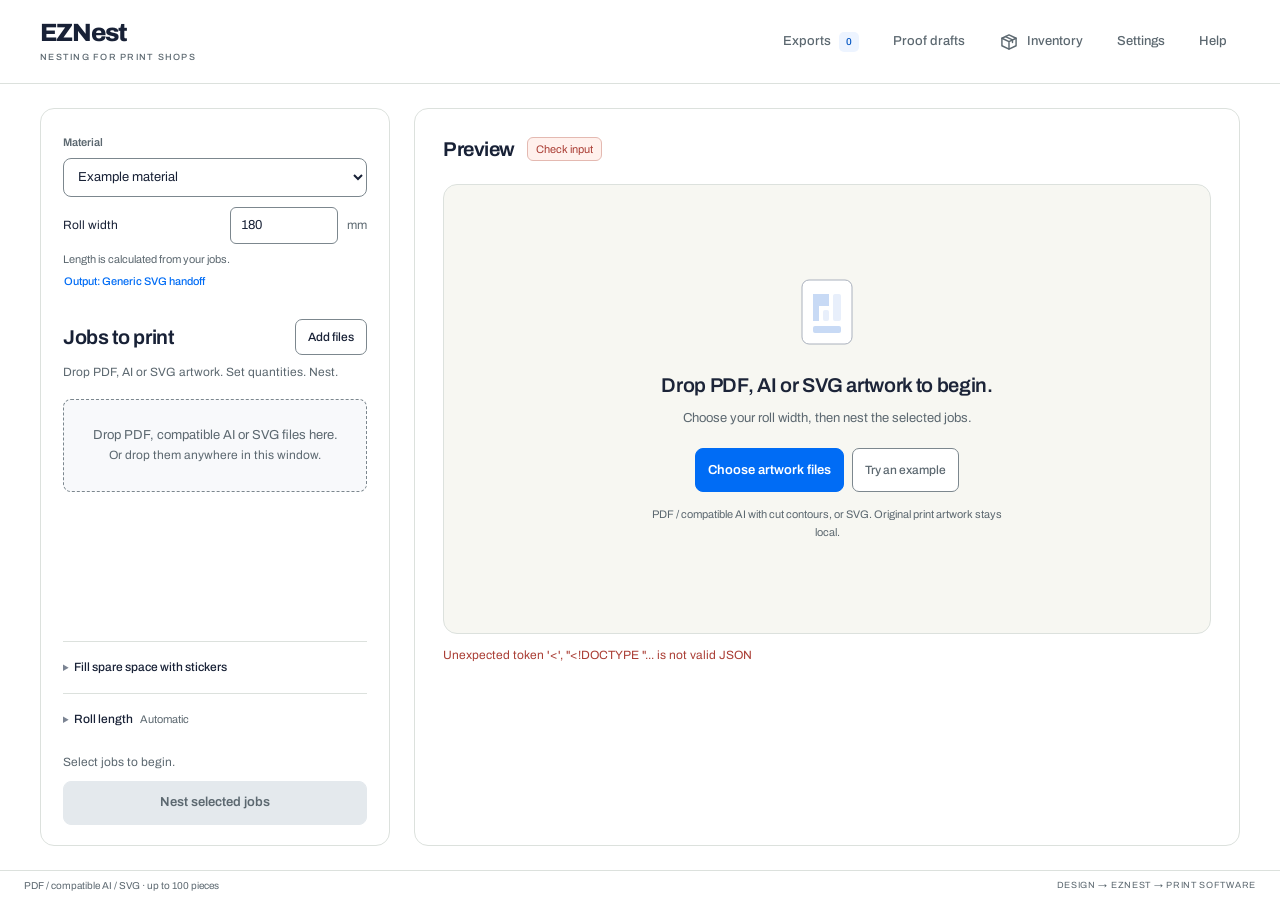
==== production.html @ c7918e3c "Open the simple screen at / and keep the production screen on standby. The shop page should be the O" ====
<!doctype html>
<html lang="en"><head><meta charset="utf-8"><meta name="viewport" content="width=device-width,initial-scale=1"><title>Ez Nest</title><link rel="stylesheet" href="/queue.css"><link rel="stylesheet" href="/app-theme.css"><link rel="stylesheet" href="/inventory-panel.css"></head><body class="full-workspace">
<header class="app-header"><a class="brand" href="/" aria-label="EZNest home"><span>EZNest</span><small>NESTING FOR PRINT SHOPS</small></a><span class="local">v1.0.0-rc.5</span><div class="header-tools"><button id="prepared-open">Exports <span id="prepared-count">0</span></button><button id="proof-drafts-open">Proof drafts</button><button id="stock-open" type="button" class="top-button" aria-label="Inventory" aria-haspopup="dialog">
  <svg viewBox="0 0 24 24" width="20" height="20" aria-hidden="true">
    <g fill="none" stroke="currentColor" stroke-width="1.7" stroke-linecap="round" stroke-linejoin="round">
      <path d="M3.5 7.5 12 3.5l8.5 4v9L12 20.5l-8.5-4Z"/>
      <path d="M3.5 7.5 12 11.5l8.5-4M12 11.5v9M7.8 5.5l8.4 4v3"/>
    </g>
  </svg>
  <span>Inventory</span>
</button>
<button id="settings-open">Settings</button><button id="help-open">Help</button></div></header>
<main>
<section class="queue-panel" aria-label="Jobs to print">
<div class="material-choice"><label for="preset">Material</label><select id="preset"></select><label class="quick-width" for="quick-width">Roll width <input id="quick-width" type="number" step="any" min="0" aria-describedby="material-info"><span id="quick-unit">mm</span></label><p id="material-info" class="muted">Length is calculated from your jobs.</p><button id="shop-shortcut" class="text-button" title="Shop output requirements">Output profile</button></div>
<div class="queue-heading"><h1>Jobs to print <span id="queue-count">0</span></h1><label class="button" for="files">Add files<input type="file" id="files" accept=".svg,.pdf,.ai,image/svg+xml,application/pdf" multiple></label></div>
<p class="queue-hint">Drop PDF, AI or SVG artwork. Set quantities. Nest.</p>
<p id="folder-status" class="muted" hidden></p><div id="queue-empty" class="queue-empty">Drop PDF, compatible AI or SVG files here.<br><span>Or drop them anywhere in this window.</span></div><div id="queue"></div>
<details id="sticker-section" class="optional-section"><summary>Fill spare space with stickers <span id="fill-count"></span></summary><p class="muted">Keep your required quantities, then fill the spare space.</p><div id="fill-queue"></div><label class="button" for="fill-files">Add sticker files<input type="file" id="fill-files" accept=".svg,.pdf,.ai,image/svg+xml,application/pdf" multiple></label>
<div id="fill-options" hidden><label for="fill-area">Where should stickers go?</label><select id="fill-area"><option value="gaps">Only in the leftover space</option><option value="length">Fill up to a set length</option></select><p id="fill-area-help" class="muted"></p></div></details>
<details id="layout-options" class="optional-section"><summary>Roll length <span id="size-summary">Automatic</span></summary><p class="muted">Width comes from the material. eznest calculates the length your jobs need.</p><label class="length-field">Optional limit <input id="batch-length" type="number" min="0" step="any" placeholder="Automatic"><span id="length-unit">mm</span></label><p class="muted">Leave blank for automatic length. Set a total limit for available material or a sticker-fill area. Per-sheet limits are in Settings.</p></details>
<div id="material-mismatch" class="notice" hidden><p id="material-mismatch-text"></p><button id="use-material">Use this material</button></div>
<div class="nest-bar"><p id="selection-summary">Select jobs to begin.</p><button id="nest" class="primary" disabled>Nest selected jobs</button><button id="cancel" hidden>Stop nesting</button></div>
</section>
<section class="workspace" aria-label="Nesting preview"><div class="result-top"><h2 id="result-title">Preview</h2><span id="batch-status" class="pill" hidden></span><div id="metrics" class="metrics" hidden><span>Length used <strong id="length">—</strong></span><span><strong id="pieces">—</strong> pieces</span></div></div>
<div class="canvas"><div id="empty"><strong>Drop PDF, AI or SVG artwork to begin.</strong><p>Choose your roll width, then nest the selected jobs.</p><div class="empty-actions"><button id="empty-add" class="primary">Choose artwork files</button><button id="empty-demo">Try an example</button></div><p class="empty-format">PDF and compatible AI use existing named cut contours. SVG jobs remain supported separately.</p></div><svg id="preview" xmlns="http://www.w3.org/2000/svg" role="img" aria-label="Nesting layout by job" hidden></svg></div>
<div id="job-key" hidden><p class="muted">Find a job in this layout</p><div id="completeness" class="completeness" hidden></div><button id="show-all" class="text-button" hidden>Show all jobs</button></div>
<section id="layout-insights" class="layout-insights" aria-label="Layout results and verification" hidden>
<div class="insight-metrics"><div><span>Material coverage</span><strong id="insight-coverage">—</strong></div><div><span>Unused material</span><strong id="insight-unused">—</strong></div><div><span>Compute time</span><strong id="insight-time">—</strong></div></div>
<details id="layout-comparison" class="layout-comparison" open><summary>Before / after <span id="comparison-summary">First fit saved</span></summary>
<div class="comparison-content"><p id="comparison-context" class="muted">Same artwork, quantities, safety settings and search budget per run.</p><div id="comparison-chart"></div><p id="comparison-message" class="muted" role="status"></p><div class="comparison-actions"><button id="comparison-run">Compare another fit</button><button id="comparison-download" disabled>Save comparison image (SVG)</button></div><p class="muted">The first fit is the baseline. Extra searches retain the best result; they take additional time. Outlines are a comparison diagram, not a print file.</p></div></details>
<div class="insight-columns"><section><h3>Comparable layouts</h3><div id="layout-revisions" class="revision-list"></div><p class="muted">Same sources, quantities, safety settings and per-run search budget. Saved in this browser.</p></section><section><h3>Checks</h3><ul id="layout-checks"></ul><p class="muted">Unused material includes gaps and margins. Physical print and cut alignment still need an operator check.</p></section></div>
<div class="evidence-entry"><div><h3>Delivery evidence</h3><p id="proof-hint" class="muted"></p></div><button id="proof-open" disabled>Prepare local draft</button></div>
</section>
<details class="review-tools" id="review-tools" hidden><summary>Layout details</summary><div class="review-content"><p><strong id="utilization">—</strong> material coverage</p><label class="check"><input type="checkbox" id="show-labels"> Show sorting IDs</label><label class="check"><input type="checkbox" id="job-colors" checked> Show job outlines</label><button id="improve">Try a better fit</button></div><p class="muted">Sorting IDs identify each piece: <strong>A1.03</strong> = job A, set 1, piece 3. They appear on the separate map, never on the print artwork.</p><p id="result-explanation" class="muted"></p><p id="sheet-summary" class="muted"></p><p id="cut-summary" class="muted"></p><p id="material-cost-result"></p><div id="job-costs" class="muted"></div><button id="benchmark-download" disabled>Download comparison worksheet</button></details>
<details id="output-check" hidden><summary id="output-check-title">Output needs preparation</summary><ul id="output-issues"></ul><p>These are file requirements. Saving the profile does not convert artwork.</p></details><p id="status" role="status" aria-live="polite"></p>
<div id="export-bar" class="export-bar" hidden><div><div class="destination"><span id="output-status">Save to Downloads</span><button id="change-output" class="text-button">Change</button></div><p id="export-note">Includes artwork, a piece map and a checklist.</p></div><button id="export" class="primary" disabled>Export SVG</button></div>
<div id="download-confirmation" class="notice" hidden><p>Check that <strong id="download-filename"></strong> is saved on your device. If the download was cancelled or failed, choose Export again. Jobs stay in the queue until you confirm.</p><button id="confirm-download">I saved the ZIP</button></div>
</section></main>
<dialog id="proof-drawer" class="proof-drawer" aria-labelledby="proof-title"><div class="dialog-head"><div><p class="eyebrow">EVIDENCE · THIS BROWSER ONLY</p><h2 id="proof-title">Delivery evidence <span class="pill">Local draft</span></h2></div><button type="button" id="proof-close" aria-label="Close delivery evidence">×</button></div>
<p class="muted">Photos and tracking stay in this browser on this device. Saving does not submit proof, notify a buyer or confirm delivery. Clearing browser data removes saved drafts.</p>
<section id="proof-index"><h3>Saved drafts</h3><div id="proof-drafts-list"></div></section>
<section id="proof-editor" hidden><p id="proof-batch" class="proof-batch"></p><ol class="proof-steps"><li>1 · Review layout</li><li>2 · Attach evidence</li><li>3 · Save locally</li></ol>
<form id="proof-form"><fieldset id="proof-fields"><label>Order reference <span class="muted">Optional</span><input id="proof-order" maxlength="120" autocomplete="off" placeholder="Your order or job reference"></label>
<section class="proof-section"><h3>Finished-goods photos</h3><p class="muted">Up to 5 JPEG, PNG or WebP photos. 10 MB each; 25 MB total.</p><label class="button" for="proof-files">Add photos<input id="proof-files" type="file" accept="image/jpeg,image/png,image/webp" multiple></label><div id="proof-photos" class="proof-photos"></div></section>
<div class="fields"><label>Carrier<input id="proof-carrier" maxlength="120" autocomplete="off" placeholder="Optional"></label><label>Tracking number<input id="proof-tracking" maxlength="160" autocomplete="off" placeholder="Add when available"></label></div>
<label>Notes<textarea id="proof-notes" maxlength="2000" rows="3" placeholder="Packing or delivery notes"></textarea></label>
<section class="proof-section"><h3>Bound export</h3><p class="muted">SHA-256 of the exact exported ZIP. Changing a layout creates a separate draft.</p><code id="proof-hash" class="proof-hash"></code><div id="proof-preview" class="proof-preview"></div><p class="muted">Saved layout outlines. These do not verify the photos or shipment.</p></section>
</fieldset><div class="dialog-actions"><button id="proof-back" type="button">Saved drafts</button><button id="proof-save" class="primary" type="submit">Save local draft</button></div></form></section><p id="proof-status" role="status" aria-live="polite"></p></dialog>
<dialog id="settings"><form id="settings-form"><div class="dialog-head"><h2>Settings</h2><button type="button" id="settings-close" aria-label="Close settings">×</button></div>
<div class="settings-links"><button type="button" id="shop-open">Shop / RIP profile</button><button type="button" id="paths-open">Source &amp; save folders</button><button type="button" id="demo">Load example jobs</button></div><h3 class="settings-section-title">Workspace</h3><div class="fields"><label>Measurement units<select id="units"><option value="in">Inches</option><option value="mm">Millimeters</option><option value="cm">Centimeters</option></select></label><label>Display decimals<select id="precision"><option value="0">0</option><option value="1">1</option><option value="2">2</option><option value="3">3</option></select></label></div><label>Group jobs by<select id="group-by"><option value="folder">Source folder</option><option value="material">Material</option><option value="category">Custom category</option><option value="customer">Customer</option><option value="order">Customer / order</option></select></label><p class="muted">Units apply throughout eznest. Changing units converts measurements without resizing artwork. Prepared jobs leave the active queue after a successful save; find them under Exports.</p><h3 class="settings-section-title material-title">Material preset</h3><div class="small-actions preset-actions"><button type="button" id="share-preset">Export preset</button><label class="button" for="import-preset">Import preset<input type="file" id="import-preset" accept=".json,application/json"></label></div>
<label>Preset name<input id="preset-name" required maxlength="80"></label>
<label>Roll width <span class="field-unit"></span><input id="width" type="number" step="any" required></label><p class="muted">Fixed by your material. Length is calculated from the jobs you select.</p><div class="fields"><label>Gap between contours <span class="field-unit"></span><input id="gap" type="number" step="any" required></label><label>Edge margin <span class="field-unit"></span><input id="margin" type="number" step="any" required></label></div>
<label>Allowed rotation<select id="rotations"><option value="0,90,180,270">Quarter turns</option><option value="free">Any angle</option><option value="0,180">Half turns</option><option value="0">Keep orientation</option></select></label><label>Time per search<select id="seconds"><option value="5">5 seconds</option><option value="15">15 seconds</option><option value="30">30 seconds</option><option value="60">1 minute</option><option value="120">2 minutes</option></select></label>
<p class="muted">Gap is measured from imported contours. Bleed is not added. Confirm the starter shop preset against your printer.</p>
<details><summary>Optional default length limit</summary><label>Maximum batch length <span class="field-unit"></span><input id="maxLength" type="number" min="0" step="any" placeholder="Automatic"></label><p class="muted">Usually left blank. This limits total material across all sheets. Set per-sheet handling limits under Sheets and material cost.</p></details>
<details><summary>Sheets and material cost</summary><label>Maximum length per sheet <span class="field-unit"></span><input id="sheet-length" type="number" min="0" step="any" placeholder="One continuous nest"></label><p class="muted">Optional. Splits the batch into numbered sheets without cutting pieces. Total roll length remains a separate limit. Include registration and handling space in your margins.</p><div class="fields"><label>Material cost per m²<input id="material-cost" type="number" min="0" step="any" placeholder="Optional"></label><label>Currency<input id="material-currency" maxlength="3" value="USD" placeholder="USD"></label></div><p class="muted">Material only. Shared waste is allocated by occupied piece area. Ink, laminate, labor, overhead and profit are excluded.</p></details><details><summary>Automatic nesting</summary><label class="check"><input id="auto-nest" type="checkbox"> Re-nest selected jobs when source files change</label><label class="check"><input id="auto-improve" type="checkbox"> Continue searching for a better fit</label><p class="muted">While eznest is open. Stops after five extra searches or three without improvement. Saving freezes the batch.</p></details>
<details><summary>File requirements</summary><p>PDF and PDF-compatible AI need closed, stroked named spot-color contours, usually CutContour. Review detected pieces before nesting. Hidden/conditional PDF layers, annotations and ambiguous contours are rejected. SVG pieces still need complete groups and clear boundaries. Keep PDF and SVG jobs in separate batches. Color conversion, bleed generation and printer control stay outside eznest.</p></details>
<p id="settings-status" role="status"></p><div class="dialog-actions"><button type="button" id="save-copy">New material preset</button><button type="submit" class="primary">Save settings</button></div></form></dialog>
<dialog id="paths"><div class="dialog-head"><h2>Folders</h2><button id="paths-close" aria-label="Close folders">×</button></div><label>Source folder<input id="folder-path" placeholder="Folder containing print-ready SVG files"></label><div class="small-actions"><button id="connect">Browse source…</button><button id="connect-path">Connect this path</button><button id="disconnect">Disconnect</button></div><p class="muted">Folder watching currently adds SVG files. Add PDF/AI with Add files or drag and drop so you can choose and review their cut contours and bleed. New watched jobs start unselected.</p><label>Save packages to<input id="output-path" placeholder="Leave blank for browser downloads"></label><div class="small-actions"><button id="output-browse">Browse…</button><button id="output-save">Save destination</button></div><p class="muted">Each saved nest gets its own folder with artwork, a piece map and a checklist. Choose a location outside the source folder.</p><p id="paths-status" role="status"></p></dialog>
<dialog id="job-settings"><form id="job-form"><div class="dialog-head"><h2 id="job-settings-title">Job options</h2><button type="button" id="job-close" aria-label="Close job options">×</button></div><p id="job-source" class="muted"></p><section id="document-review" hidden><h3>Review detected pieces</h3><p id="document-review-summary" class="muted"></p><div id="document-review-warnings" class="muted"></div><div id="document-piece-list"></div><label class="check"><input id="document-reviewed" type="checkbox"> I checked piece ownership, cut types, size and existing bleed. All printable pieces are present.</label><p class="muted">This is a visual/operator check. eznest does not verify ink coverage or create bleed. Re-add the file to change its bleed allowance or cut recognition. Interior cuts belong to the surrounding piece; separate pieces inside other pieces are not inferred.</p></section><details><summary>Customer, order and category</summary><div class="fields"><label>Customer<input id="job-customer" maxlength="120" placeholder="Optional"></label><label>Order number<input id="job-order" maxlength="120" placeholder="Optional"></label></div><label>Kit / design name<input id="job-kit" maxlength="120" placeholder="Optional"></label><label>Category<input id="job-category" maxlength="80" placeholder="Optional, e.g. MX kits or Customer name"></label></details><label>This file is<select id="job-role"><option value="required">A job with a required quantity</option><option value="fill">Stickers to fill spare space</option></select></label><label id="job-quantity-label">Complete sets<input id="job-quantity" type="number" min="1" max="800" required></label><p id="job-quantity-help" class="muted"></p><label>Material<select id="job-material"></select></label><p id="job-error" role="status" class="error"></p><div class="dialog-actions"><button type="button" id="job-remove">Remove from queue</button><button type="submit" class="primary">Save changes</button></div></form></dialog><dialog id="prepared"><div class="dialog-head"><h2>Exported files</h2><button id="prepared-close" aria-label="Close prepared files">×</button></div><p class="muted">Saved batches. Exporting does not send files to a printer. Source files stay untouched.</p><div id="prepared-list"></div><p id="prepared-status" role="status"></p></dialog><dialog id="shop-settings"><form id="shop-form"><div class="dialog-head"><h2>Shop / RIP profile</h2><button type="button" id="shop-close" aria-label="Close shop profile">×</button></div>
<p class="muted">Each shop can share its own file requirements. RIP media presets and printed job logs stay in the software that runs the printer.</p>
<label>Choose a profile<select id="shop-select"></select></label>
<div class="small-actions"><button type="button" id="shop-export">Export profile</button><label class="button" for="shop-import">Import profile<input id="shop-import" type="file" accept=".json,application/json"></label><button type="button" id="shop-spec">Download requirements</button></div>
<label>Profile name<input id="shop-name" required maxlength="80"></label><div class="fields"><label>RIP software<input id="shop-rip" required maxlength="80" placeholder="ONYX, VersaWorks, Flexi, Caldera…"></label><label>Preferred production format<select id="shop-format"><option value="pdf">PDF</option><option value="eps">EPS</option><option value="svg">SVG</option></select></label></div>
<label>Art formats accepted by the shop<input id="shop-accepted" placeholder="pdf, eps, ai" required></label>
<div class="fields"><label>Required print colors<select id="shop-color"><option value="preserve">Preserve source colors</option><option value="cmyk">CMYK</option><option value="rgb">RGB</option></select></label><label>Required bleed <span id="shop-bleed-unit"></span><input id="shop-bleed" type="number" step="any" min="0" placeholder="Not confirmed"></label></div>
<label>Required ICC profile name<input id="shop-icc" maxlength="160" placeholder="Not confirmed / no specific profile"></label>
<details open><summary>Cutting and finishing</summary><div class="fields"><label>Generic cut output spot<input id="shop-cut-spot" maxlength="80" placeholder="Leave blank for no cutting"></label><label>Generic cut output layer<input id="shop-cut-layer" maxlength="80" placeholder="e.g. CutContour"></label></div><div class="fields"><label>Registration marks added by<select id="shop-registration"><option value="rip">RIP</option><option value="finishing">Finishing software</option><option value="file">Artwork file</option><option value="none">No marks required</option></select></label><label>Finishing software<input id="shop-finishing" maxlength="80" placeholder="e.g. GoProduce"></label></div></details>
<details id="cut-mapping-settings"><summary>Cut type mappings</summary><p class="muted">Starter names recognize common thru-cut, kiss-cut and registration layers or spots. Confirm them against your files. Use one exact, case-sensitive name per line, or start a line with prefix: to match a prefix. Conflicting rules stop import.</p><label>Unspecified generic cut paths<select id="cut-generic"><option value="">Require a mapped cut type</option><option value="thru">Thru-cut</option><option value="kiss">Kiss-cut</option><option value="contour">Generic cut — assign in RIP</option></select></label><div id="cut-mapping-fields"></div><details><summary>Unmapped cut-name checks</summary><label>Pause import for unrecognized names starting with<textarea id="cut-suspect-prefixes" rows="4" maxlength="4000"></textarea></label></details><p class="muted">Thru-cut and kiss-cut keep separate output layers and spot colors. Tool notes are references for the operator; eznest does not send tool-slot commands. Recognized old registration marks are removed so the RIP or finishing software can generate new sheet marks.</p></details>
<details><summary>Workflow ownership</summary><div class="fields"><label>Media presets managed by<select id="shop-media"><option value="rip">RIP</option><option value="external">Another shop system</option></select></label><label>Printed job log managed by<select id="shop-joblog"><option value="rip">RIP</option><option value="external">Another shop system</option></select></label></div></details>
<p class="muted">PDF/AI jobs export PDF with preserved artwork and separate named spots and layers for each cut type. SVG jobs export SVG. Choose Preserve source colors for RIP color management. EPS conversion and automatic bleed are not provided. Readiness is checked against the actual batch.</p>
<p id="shop-status" role="status"></p><div class="dialog-actions"><button type="button" id="shop-copy">Save as new profile</button><button type="submit" class="primary">Use this profile</button></div></form></dialog><dialog id="help"><div class="dialog-head"><h2>Start with a nest</h2><button id="help-close" aria-label="Close help">×</button></div>
<ol class="help-steps"><li><strong>Add your artwork.</strong> Drop files anywhere. Each file is a job; a set includes every piece in that file.</li><li><strong>Check the roll width and quantities.</strong> Length is automatic. Set units, spacing and rotation in Settings.</li><li><strong>Nest, review, export.</strong> Click a job below the preview to find its pieces. Export saves the artwork plus a separate sorting map and checklist.</li></ol>
<p class="muted">Use print-only artwork at actual size. PDF/AI needs mapped cut strokes with a closed outer boundary for each piece; review the detected pieces and existing bleed. SVG needs grouped pieces with a clipping outline, CutContour or EZN_BOUNDARY. Originals are never changed.</p>
<p class="muted">v1.0.0-rc.5 · up to 800 pieces, one material per batch. PDF/compatible AI exports PDF with artwork and all owned cut paths kept together. SVG exports separately. Color conversion and registration marks stay in your RIP. Bleed is retained, never generated.</p>
<p class="muted">Closing this tab leaves eznest running. Quit below to stop the local app. Your queue stays in this browser; use the same browser next time.</p><p id="help-status" role="status"></p><div class="dialog-actions"><button id="quit">Quit eznest</button></div></dialog><dialog id="document-import"><form id="document-import-form"><div class="dialog-head"><h2>Import PDF / compatible AI</h2><button type="button" id="document-import-cancel" aria-label="Cancel document import">×</button></div><p>Use print-only artwork at actual size with closed cut contours. Original drawing objects are preserved for PDF export.</p><label>Generic cut spot in this file<input id="document-cut-spot" maxlength="80" value="CutContour" required></label><label>If a generic cut has no type<select id="document-generic-cut"><option value="">Require a mapped cut type</option><option value="thru">Thru-cut</option><option value="kiss">Kiss-cut</option><option value="contour">Generic cut — assign in RIP</option></select></label><p class="muted">Named thru-cut and kiss-cut paths use your output profile mappings. Use Generic cut only when you will assign its cutting method in the RIP.</p><label>Existing bleed to retain, mm<input id="document-bleed" type="number" min="0" max="25" step="any" value="0" required></label><p class="muted">0 clips artwork at the cut contour. Enter bleed already present in the design to keep it outside the cut. No bleed is generated. Review every detected piece after import.</p><p id="document-import-error" class="error" role="status"></p><div class="dialog-actions"><button type="submit" class="primary">Import and review</button></div></form></dialog><footer><span>PDF / compatible AI / SVG · up to 100 pieces</span><span>DESIGN → EZNEST → PRINT SOFTWARE</span></footer><script src="/svg-io.js"></script><script src="/queue-core.js"></script><script src="/cut-mapping.js"></script><script src="/shop-profiles.js"></script><script src="/layout-comparison.js"></script><script src="/production-features.js"></script><script src="/material-profile.js"></script><script src="/inventory-panel.js"></script><script src="/queue-app.js"></script><script src="/queue-inventory.js"></script></body></html>
---- queue.css ----
/* Shared visual language for the workspace, dialogs and production states. */
:root {
  --paper: #ffffff;
  --bg: #ffffff;
  --canvas: #f6f7f3;
  --ink: #1c2438;
  --muted: #626974;
  --line: #dedfe3;
  --control-line: #858b95;
  --accent: #0066e6;
  --accent-hover: #0053bc;
  --accent-soft: #eef4ff;
  --error: #aa3e35;
  --warning-bg: #fcf7eb;
  --warning-line: #e6d5ae;
  --warning-ink: #785d29;
  color-scheme: light;
  font: 14px/1.5 'Segoe UI', -apple-system, BlinkMacSystemFont, Arial, sans-serif;
  color: var(--ink);
  background: var(--bg);
}
* { box-sizing: border-box; }
body { margin: 0; height: 100dvh; overflow: hidden; }
h1,h2,h3,p { margin: 0; }
h1,h2 { font-size: 20px; line-height: 1.3; font-weight: 650; letter-spacing: -.45px; }
button,input,select { font: inherit; color: inherit; }
button,.button {
  display: inline-flex; align-items: center; justify-content: center; gap: 7px;
  min-height: 36px; padding: 7px 12px; border: 1px solid var(--control-line);
  border-radius: 7px; background: var(--paper); cursor: pointer;
  white-space: nowrap; text-decoration: none; font-size: 12px; font-weight: 500;
  transition: background-color 120ms, border-color 120ms, box-shadow 120ms;
}
button:hover,.button:hover { background: #f4f6fa; border-color: #6c7585; }
button:disabled { background: #eef0f3; border-color: #dfe2e7; color: #69717d; cursor: default; box-shadow: none; }
button:focus-visible,input:focus-visible,select:focus-visible,summary:focus-visible,.button:focus-within,a:focus-visible { outline: 2px solid var(--accent); outline-offset: 3px; }
.primary { background: var(--accent); border-color: var(--accent); color: #fff; font-weight: 600; box-shadow: 0 1px 2px #1c243814; }
.primary:hover { background: var(--accent-hover); border-color: var(--accent-hover); }
.primary:disabled { background: #e9edf3; border-color: #d8dee8; color: #657083; box-shadow: none; }
.button input[type=file] { position: absolute; width: 1px; height: 1px; opacity: 0; }
.text-button { border-color: transparent; background: transparent; padding: 4px 6px; color: var(--accent); text-decoration: underline; text-underline-offset: 3px; }
.text-button:hover { border-color: transparent; background: var(--accent-soft); }
header { height: 72px; display: flex; align-items: center; padding: 0 26px; border-bottom: 1px solid var(--line); gap: 12px; background: #ffffff; }
.brand { display: inline-flex; align-items: center; gap: 9px; color: var(--ink); text-decoration: none; font-size: 27px; font-weight: 750; letter-spacing: -1.3px; line-height: 1; }
.brand-mark { width: 27px; height: 27px; flex: none; color: var(--accent); }
.local { margin-left: 13px; padding-left: 20px; border-left: 1px solid var(--line); margin-right: auto; color: var(--muted); font-size: 12px; }
header button { color: #424b5c; border-color: transparent; background: transparent; padding: 7px 12px; }
header button:hover { border-color: var(--line); }
#prepared-count { display: inline-flex; align-items: center; justify-content: center; min-width: 20px; height: 20px; border-radius: 5px; padding: 0 5px; font-size: 10px; font-variant-numeric: tabular-nums; background: #eef1f6; color: #535e70; }
main { display: grid; grid-template-columns: 370px minmax(0,1fr); height: calc(100dvh - 102px); min-height: 0; }
select,input:not([type=checkbox]) { background: var(--paper); border: 1px solid var(--control-line); border-radius: 6px; padding: 8px 10px; min-height: 36px; max-width: 100%; }
select:hover,input:not([type=checkbox]):hover { border-color: #6c7585; }
input[type=number] { font-variant-numeric: tabular-nums; }
input[type=checkbox] { accent-color: var(--accent); }
.muted { color: var(--muted); font-size: 12px; line-height: 1.6; }
.queue-panel { padding: 25px 22px 20px; background: #ffffff; border-right: 1px solid var(--line); display: flex; flex-direction: column; min-height: 0; overflow: auto; scrollbar-width: thin; scrollbar-color: #c4c8d0 transparent; }
.material-choice { margin-bottom: 26px; }
.material-choice>label { display: block; margin-bottom: 7px; color: var(--muted); font-size: 11px; font-weight: 600; }
#preset { width: 100%; font-size: 13px; height: 39px; }
.material-choice .muted { margin-top: 7px; font-size: 11px; }
.material-choice>label.quick-width { display: flex; align-items: center; gap: 9px; margin: 10px 0 0; font-size: 12px; color: var(--ink); font-weight: 400; }
.quick-width input { width: 108px; margin-left: auto; font-size: 13px; }
.quick-width span { min-width: 20px; color: var(--muted); }
.empty-actions { display: flex; justify-content: center; flex-wrap: wrap; gap: 8px; margin: 20px 0 14px; }
#empty .empty-format { max-width: 370px; margin: 0 auto; font-size: 11px; }
.help-steps { padding-left: 20px; font-size: 13px; line-height: 1.7; }
.help-steps li { margin: 12px 0; }
#shop-shortcut { font-size: 11px; text-decoration: none; padding: 3px 0; min-height: 23px; max-width: 100%; white-space: normal; text-align: left; justify-content: flex-start; }
#shop-shortcut:hover { text-decoration: underline; background: transparent; }
.queue-heading { display: flex; align-items: center; justify-content: space-between; gap: 12px; margin-bottom: 8px; }
.queue-heading h1 { display: flex; align-items: center; gap: 9px; }
h1 span { display: inline-flex; align-items: center; justify-content: center; min-width: 23px; height: 23px; padding: 0 6px; border-radius: 6px; background: #eef1f6; font-size: 11px; color: #535e70; font-weight: 500; letter-spacing: 0; }
.queue-hint { font-size: 12px; line-height: 1.6; color: var(--muted); margin-bottom: 17px; }
#folder-status { font-size: 11px; margin-bottom: 8px; overflow-wrap: anywhere; }
.queue-empty { padding: 26px 12px; text-align: center; border: 1px dashed var(--control-line); border-radius: 8px; color: var(--muted); font-size: 13px; background: #f8f9fb; }
.queue-empty span { font-size: 12px; }
#queue { flex: 1; min-height: 90px; overflow: auto; scrollbar-width: thin; scrollbar-color: #c4c8d0 transparent; }
#fill-queue { max-height: 200px; overflow: auto; margin: 8px 0; }
.queue-group { margin-bottom: 20px; }
.queue-group>h3 { color: #677080; font-size: 10px; font-weight: 600; text-transform: uppercase; letter-spacing: 1px; line-height: 1.5; padding: 8px 0; overflow-wrap: anywhere; }
.job { display: flex; align-items: center; gap: 9px; padding: 12px 7px; border: 1px solid transparent; border-bottom-color: #eaebef; min-height: 65px; border-radius: 6px; }
.job:last-child { border-bottom-color: transparent; }
.job:hover { background: #f5f7fa; }
.job.selected { background: var(--accent-soft); border-color: #bdcff0; }
.job.selected .job-name>span { font-weight: 600; }
.job>input[type=checkbox] { width: 16px; height: 16px; flex: none; margin: 0; cursor: pointer; }
.job-name { flex: 1; min-width: 0; cursor: pointer; font-size: 13px; line-height: 1.4; }
.job-name>span { display: block; overflow: hidden; text-overflow: ellipsis; white-space: nowrap; }
.job-name small { font-size: 11px; color: var(--muted); display: block; margin-top: 4px; overflow-wrap: anywhere; }
.job-name .job-error { color: var(--error); }
.job-quantity { font-size: 10px; color: var(--muted); display: flex; flex-direction: column; gap: 3px; text-align: center; }
.job-quantity input { width: 49px; min-height: 29px; padding: 3px 4px; font-size: 12px; }
.job-options { width: 28px; min-height: 30px; padding: 0; border-color: transparent; color: var(--muted); background: transparent; font-size: 11px; flex: none; }
.job-options:hover { border-color: var(--line); background: #fff; }
.optional-section { border-top: 1px solid var(--line); margin-top: 13px; padding-top: 13px; font-size: 12px; }
.optional-section>summary { cursor: pointer; line-height: 24px; font-weight: 500; }
summary::marker { color: #7b8493; font-size: 10px; }
.optional-section summary span { color: var(--muted); font-size: 11px; font-weight: 400; margin-left: 5px; }
.optional-section .muted { font-size: 11px; margin: 8px 0; }
.optional-section .button { font-size: 11px; min-height: 32px; }
.length-field { display: flex; align-items: center; gap: 8px; font-size: 12px; margin: 12px 0 8px; }
.length-field input { width: 105px; }
#fill-options { margin-top: 12px; font-size: 11px; }
#fill-area { width: 100%; margin-top: 5px; font-size: 12px; }
.nest-bar { display: flex; flex-direction: column; gap: 10px; margin-top: 21px; flex: none; }
#selection-summary { font-size: 12px; color: var(--muted); }
#nest { height: 43px; font-size: 13px; }
.notice { padding: 12px; background: var(--warning-bg); color: var(--warning-ink); border: 1px solid var(--warning-line); border-radius: 8px; font-size: 12px; margin-top: 12px; }
.notice button { white-space: normal; text-align: left; margin-top: 8px; max-width: 100%; font-size: 11px; }
.workspace { padding: 25px 28px 20px; min-width: 0; min-height: 0; display: flex; flex-direction: column; background: var(--bg); overflow: auto; }
.result-top { display: flex; align-items: center; gap: 12px; min-height: 30px; margin-bottom: 20px; }
.metrics { margin-left: auto; display: flex; gap: 20px; font-size: 12px; color: var(--muted); }
.metrics strong { font-size: 16px; font-weight: 600; font-variant-numeric: tabular-nums; color: var(--ink); }
.pill { font-size: 11px; color: #0053bc; border: 1px solid #c8daf5; background: #eef4ff; padding: 3px 8px; border-radius: 6px; }
.pill[data-state=error] { border-color: #e4b9b1; color: var(--error); background: #fff1ed; }
.pill[data-state=running] { border-color: var(--warning-line); color: var(--warning-ink); background: var(--warning-bg); }
.layout-view-tools { display: flex; flex-wrap: wrap; align-items: center; justify-content: space-between; gap: 12px; margin-bottom: 12px; color: var(--muted); font-size: 12px; }
.layout-view-tools label { display: flex; align-items: center; gap: 8px; }
.layout-view-tools select { width: 140px; min-height: 44px; padding: 8px; }
.canvas { background: var(--canvas); border: 1px solid #dedfe3; border-radius: 12px; flex: 0 0 auto; height: clamp(320px, 50dvh, 560px); min-height: 320px; padding: 25px; overflow: auto; }
#preview { display: block; width: 100%; height: auto; max-width: none; }
.canvas.fit-all { display: flex; align-items: center; justify-content: center; }
.canvas.fit-all #preview { flex: none; height: 100%; }
.canvas:focus-visible { outline: 3px solid var(--accent); outline-offset: 2px; }
.canvas #empty { height: 100%; display: flex; flex-direction: column; align-items: center; justify-content: center; }
#empty { text-align: center; color: var(--muted); font-size: 13px; line-height: 1.6; padding: 16px; }
#empty::before { content: ''; display: block; width: 62px; height: 72px; margin: 0 auto 20px; background: url("data:image/svg+xml,%3Csvg xmlns='http://www.w3.org/2000/svg' width='62' height='72' viewBox='0 0 62 72'%3E%3Crect x='6' y='3' width='50' height='64' rx='7' fill='%23ffffff' stroke='%23aab1bd'/%3E%3Cpath d='M17 17h16v12H23v15h-6z' fill='%23c8daf5'/%3E%3Crect x='37' y='17' width='8' height='27' rx='2' fill='%23e8effb'/%3E%3Crect x='27' y='33' width='6' height='11' rx='2' fill='%23e8effb'/%3E%3Crect x='17' y='49' width='28' height='7' rx='2' fill='%23c8daf5'/%3E%3C/svg%3E") center/contain no-repeat; }
#empty strong { display: block; font-size: 20px; color: #1c2438; font-weight: 600; letter-spacing: -.35px; margin-bottom: 7px; }
#empty p { font-size: 13px; }
#job-key { margin-top: 14px; position: relative; }
#job-key>.muted { font-size: 11px; margin-bottom: 7px; }
.completeness { display: flex; flex-wrap: wrap; gap: 6px; max-height: 100px; overflow: auto; }
.complete-job { font-size: 12px; padding: 5px 9px; min-height: 32px; white-space: normal; text-align: left; justify-content: flex-start; border-color: #aab1bd; background: var(--paper); }
.complete-job span { font: 11px Consolas,monospace; display: inline-flex; align-items: center; justify-content: center; width: 17px; height: 20px; border-bottom: 3px solid #0066e6; }
.complete-job.active { border-color: var(--accent); background: var(--accent-soft); color: var(--ink); box-shadow: 0 0 0 1px var(--accent); }
.color-0 span { border-color: #2879c4; }.color-1 span { border-color: #ce733c; }.color-2 span { border-color: #8b63b5; }.color-3 span { border-color: #4a9059; }.color-4 span { border-color: #bd4586; }.color-5 span { border-color: #398e96; }
#show-all { font-size: 11px; margin-top: 3px; min-height: 25px; }
.review-tools { margin-top: 12px; font-size: 12px; color: var(--muted); }
.review-tools>summary { cursor: pointer; }
.review-content { display: flex; flex-wrap: wrap; align-items: center; gap: 16px; margin-top: 10px; }
.review-content>p { font-size: 12px; }
.review-content button { font-size: 11px; min-height: 30px; }
.review-tools .muted { font-size: 11px; margin-top: 8px; max-width: 650px; }
.check { display: flex; align-items: center; gap: 7px; font-size: 12px; white-space: nowrap; }
.check input { margin: 0; }
#status { font-size: 12px; color: var(--muted); line-height: 1.5; margin-top: 12px; }
#status:empty { display: none; }
.error { color: var(--error)!important; }
#output-check { margin-top: 12px; padding: 11px 13px; border: 1px solid var(--warning-line); border-radius: 8px; background: var(--warning-bg); font-size: 12px; color: var(--warning-ink); }
#output-check summary { cursor: pointer; font-weight: 600; }
#output-check summary::marker { color: var(--warning-ink); }
#output-check ul { padding-left: 18px; margin: 8px 0; }
#output-check p { font-size: 11px; }
.export-bar { margin-top: 16px; border-top: 1px solid var(--line); padding-top: 16px; display: flex; align-items: center; justify-content: space-between; gap: 16px; font-size: 12px; }
.export-bar>div { min-width: 0; }
.destination { display: flex; align-items: center; gap: 10px; }
#output-status { overflow: hidden; text-overflow: ellipsis; white-space: nowrap; max-width: 360px; }
#change-output { font-size: 11px; min-height: 24px; }
#export-note { font-size: 11px; color: var(--muted); margin-top: 3px; }
.export-bar .primary { min-height: 43px; padding: 8px 18px; font-size: 13px; }
footer { height: 30px; display: flex; align-items: center; justify-content: space-between; padding: 0 24px; font-size: 10px; color: var(--muted); border-top: 1px solid var(--line); background: #ffffff; }
footer span:last-child { font-size: 9px; letter-spacing: .7px; }
dialog { border: 1px solid var(--line); border-radius: 14px; padding: 26px; width: min(560px,94vw); max-height: 90dvh; overflow: auto; color: var(--ink); background: #ffffff; box-shadow: 0 20px 80px #1c243826,0 3px 12px #1c24380f; scrollbar-width: thin; }
dialog::backdrop { background: #1c243855; }
dialog h2 { font-size: 23px; letter-spacing: -.5px; font-weight: 650; }
.dialog-head { display: flex; align-items: center; justify-content: space-between; gap: 12px; margin-bottom: 20px; }
.dialog-head button { font-size: 23px; min-height: 32px; width: 32px; padding: 0; border-color: transparent; color: var(--muted); background: transparent; flex: none; }
dialog label:not(.button):not(.check) { display: block; margin: 13px 0; font-size: 12px; font-weight: 500; }
dialog input:not([type=checkbox]),dialog select { display: block; width: 100%; margin-top: 6px; font-weight: 400; }
dialog input::placeholder { color: #69717d; opacity: 1; }
dialog .check { margin: 12px 0; white-space: normal; }
dialog .muted { margin: 10px 0; font-size: 12px; }
.fields { display: grid; grid-template-columns: 1fr 1fr; gap: 0 15px; }
.fields>label { min-width: 0; }
.small-actions,.dialog-actions,.settings-links { display: flex; gap: 8px; flex-wrap: wrap; }
.settings-links { padding-bottom: 20px; border-bottom: 1px solid var(--line); margin-bottom: 22px; }
.settings-section-title { font-size: 11px; font-weight: 600; letter-spacing: .8px; text-transform: uppercase; color: var(--muted); margin-bottom: 10px; }
.material-title { border-top: 1px solid var(--line); padding-top: 20px; margin-top: 22px; }
.field-unit { font-size: 11px; color: var(--muted); font-weight: 400; }
.dialog-actions { justify-content: flex-end; border-top: 1px solid var(--line); padding-top: 18px; margin-top: 22px; }
.preset-actions { margin-bottom: 18px; }
.preset-actions button,.preset-actions .button,.small-actions button { font-size: 11px; }
dialog details { border-top: 1px solid var(--line); padding-top: 13px; margin-top: 16px; font-size: 12px; line-height: 1.6; }
dialog summary { cursor: pointer; font-weight: 500; }
dialog details p { margin-top: 10px; }
dialog a { color: var(--accent); }
#settings-status,#paths-status,#job-error,#shop-status { font-size: 12px; margin-top: 12px; }
#prepared { width: min(660px,94vw); }
.prepared-batch { margin-top: 24px; border-top: 1px solid var(--line); padding-top: 17px; }
.prepared-head { display: flex; align-items: center; justify-content: space-between; gap: 12px; }
.prepared-head h3 { font-size: 13px; font-weight: 600; }
.prepared-job { display: flex; align-items: center; justify-content: space-between; gap: 16px; padding: 14px 0; border-bottom: 1px solid var(--line); }
.prepared-job>div { min-width: 0; }
.prepared-job strong { display: block; font-size: 13px; font-weight: 600; overflow-wrap: anywhere; }
.prepared-job p { font-size: 11px; color: var(--muted); margin-top: 3px; }
.prepared-job button { font-size: 11px; flex: none; }
#prepared-list>p,#prepared-status { font-size: 12px; margin-top: 16px; color: var(--muted); }
#shop-settings { width: min(610px,94vw); }
#shop-settings .small-actions { margin: 15px 0; }
.svg-measure { position: absolute; left: -20000px; top: 0; visibility: hidden; pointer-events: none; }
.svg-measure svg { max-width: none; max-height: none; }
[hidden] { display: none!important; }
.dragging .queue-panel { background: var(--accent-soft); box-shadow: inset 0 0 0 2px var(--accent); }
@media(max-width:1000px) {
  main { grid-template-columns: 335px minmax(0,1fr); }
  .queue-panel { padding: 20px 18px; }.workspace { padding: 20px; }
  .metrics { gap: 10px; font-size: 11px; }.metrics strong { font-size: 14px; }
  .result-top { flex-wrap: wrap; }.result-top h2 { font-size: 19px; }
  #output-status { max-width: 200px; }.export-bar { gap: 8px; }
}
@media(max-height:760px) and (min-width:721px) {
  header { height: 60px; }main { height: calc(100dvh - 90px); }
  .queue-panel { padding-top: 17px; }.workspace { padding-top: 17px; }
  .material-choice { margin-bottom: 18px; }.optional-section { margin-top: 10px; padding-top: 10px; }
  .nest-bar { margin-top: 14px; }.canvas { min-height: 110px; padding: 16px; }
  .result-top { margin-bottom: 14px; }.queue-group { margin-bottom: 10px; }
  .review-tools { margin-top: 9px; }#status { margin-top: 9px; }#job-key { margin-top: 10px; }
}
@media(max-width:720px) {
  body { height: auto; overflow: auto; }header { height: auto; min-height: 66px; padding: 12px 16px; gap: 5px; flex-wrap: wrap; }
  .brand { font-size: 25px; gap: 7px; }.brand-mark { width: 24px; height: 24px; }.local { display: none; }
  header button:first-of-type { margin-left: auto; }header button { padding: 7px 9px; }
  main { height: auto; display: block; }.queue-panel { border-right: 0; border-bottom: 1px solid var(--line); padding: 24px 20px; }
  #queue { max-height: 330px; min-height: 0; }.material-choice { margin-bottom: 22px; }
  .workspace { padding: 24px 20px; min-height: 480px; }.canvas { height: 340px; flex: none; }
  .result-top h2 { font-size: 19px; }.metrics { margin-left: auto; }.export-bar { align-items: flex-start; flex-wrap: wrap; }
  #output-status { max-width: 230px; }.destination { gap: 4px; }.review-content { gap: 12px; }
  .export-bar .primary { font-size: 12px; padding: 8px 12px; }footer { padding: 0 16px; font-size: 9px; }footer span:last-child { display: none; }
  #empty strong { font-size: 18px; }.prepared-head { align-items: flex-start; }.prepared-job { gap: 9px; }
  dialog { padding: 22px; }.settings-links { gap: 7px; }.settings-links button { font-size: 11px; }
}
@media(max-width:440px) { dialog .fields { grid-template-columns: 1fr; } }
@media(prefers-reduced-motion:reduce) { button,.button { transition: none; } }

#queue-count:empty { display: none; }

#document-piece-list{display:grid;grid-template-columns:repeat(auto-fit,minmax(120px,1fr));gap:12px;max-height:300px;overflow:auto}#document-piece-list figure{margin:0;padding:8px;border:1px solid var(--line)}#document-piece-list img{width:100%;height:110px;object-fit:contain}#document-piece-list figcaption{font-size:11px;line-height:1.5}#document-review[hidden]{display:none}

/* Advanced cut mappings stay in the output profile, away from the nest flow. */
textarea { font: inherit; color: inherit; width: 100%; box-sizing: border-box; padding: 9px; border: 1px solid var(--line, #d6d6d2); border-radius: 6px; background: var(--surface, #fff); resize: vertical; }
#cut-mapping-fields details { margin: 12px 0; }
#cut-mapping-fields .fields { margin-top: 12px; }
#document-piece-list figure p { margin: 6px 0; font-size: 12px; }

/* Verified layout summaries and local-only evidence drawer. */
.layout-insights { margin-top:16px; border:1px solid var(--line); background:var(--paper); flex:none; }
.insight-metrics { display:grid; grid-template-columns:repeat(3,minmax(0,1fr)); border-bottom:1px solid var(--line); }
.insight-metrics>div { padding:12px 14px; border-right:1px solid var(--line); }
.insight-metrics>div:last-child { border:0; }
.insight-metrics span { display:block; font-size:10px; color:var(--muted); }
.insight-metrics strong { display:block; font-size:23px; font-weight:650; font-variant-numeric:tabular-nums; }
.insight-columns { display:grid; grid-template-columns:minmax(0,1fr) minmax(0,1fr); gap:20px; padding:16px; }
.layout-insights h3,.proof-section h3,#proof-index h3 { font-size:12px; font-weight:600; margin-bottom:8px; }
.insight-columns .muted { font-size:10px; margin-top:8px; }
.revision-row { display:grid; grid-template-columns:1fr auto auto; gap:5px 10px; padding:8px; border:1px solid var(--line); margin-bottom:5px; font-size:11px; }
.revision-row span:last-child { grid-column:1/-1; color:var(--muted); font-size:10px; }
.revision-row.current { background:var(--accent-soft); border-color:#bdcff0; }
.revision-list>p { font-size:11px; color:var(--muted); }
#layout-checks { list-style:none; margin:0; padding:0; font-size:11px; }
#layout-checks li { margin-bottom:8px; }
.check-pass { color:#0053bc; }
.evidence-entry { display:flex; align-items:center; justify-content:space-between; gap:12px; padding:14px 16px; border-top:1px solid var(--line); }
.evidence-entry h3 { margin-bottom:2px; }.evidence-entry .muted { font-size:10px; }
.proof-drawer { position:fixed; inset:0 0 0 auto; margin:0; width:min(560px,100vw); height:100dvh; max-height:100dvh; border-radius:0; padding:24px; border-width:0 0 0 1px; }
.proof-drawer .dialog-head { align-items:flex-start; }.proof-drawer h2 { font-size:22px; }
.eyebrow { color:var(--accent); font-size:10px; letter-spacing:.8px; margin-bottom:8px; }
.proof-batch { margin:20px 0 12px; font-size:12px; overflow-wrap:anywhere; }
.proof-steps { display:flex; padding:12px 0; margin:0 0 16px; list-style:none; gap:12px; border-block:1px solid var(--line); font-size:10px; color:var(--accent); }
.proof-section { margin:20px 0; padding-top:16px; border-top:1px solid var(--line); }
.proof-hash { display:block; overflow-wrap:anywhere; font-size:11px; padding:12px; background:var(--accent-soft); }
.proof-preview { margin-top:12px; padding:12px; background:var(--canvas); border:1px solid var(--line); }
.proof-preview img { display:block; width:100%; height:130px; object-fit:contain; }
.proof-photos { display:grid; grid-template-columns:repeat(3,minmax(0,1fr)); gap:8px; margin-top:12px; }
.proof-photos figure { margin:0; min-width:0; padding:6px; border:1px solid var(--line); }
.proof-photos img { width:100%; height:85px; object-fit:contain; background:var(--canvas); }
.proof-photos figcaption { font-size:10px; overflow-wrap:anywhere; }.proof-photos button { font-size:10px; min-height:28px; padding:3px 6px; margin-top:5px; }
#proof-drafts-list { display:grid; gap:8px; margin-top:12px; }#proof-drafts-list button { white-space:normal; text-align:left; justify-content:flex-start; }
#proof-fields { padding:0; margin:0; border:0; min-width:0; }#proof-status { font-size:12px; margin-top:14px; overflow-wrap:anywhere; }
@media(max-width:1100px) { .insight-columns { grid-template-columns:1fr; gap:16px; } }
@media(max-width:440px) { .evidence-entry { align-items:flex-start; flex-direction:column; }.insight-metrics>div { padding:10px; }.insight-metrics strong { font-size:20px; }.proof-photos { grid-template-columns:repeat(2,minmax(0,1fr)); }.proof-drawer { padding:20px; }.proof-steps { flex-wrap:wrap; } }

@media(max-width:720px) { header { height:auto; min-height:66px; flex-wrap:wrap; padding:14px 16px; } }

/* Comparison stays inside the existing result card; the main preview remains unchanged. */
.layout-comparison { border-bottom:1px solid var(--line); padding:14px 16px; }
.layout-comparison>summary { cursor:pointer; font-size:12px; font-weight:600; }
#comparison-summary { margin-left:10px; color:var(--accent); font-weight:500; }
.comparison-content { margin-top:12px; }
.comparison-content>.muted { font-size:11px; margin:8px 0; }
#comparison-chart img { display:block; width:100%; height:auto; margin:12px 0; border:1px solid var(--line); }
.comparison-actions { display:flex; flex-wrap:wrap; gap:8px; margin-top:12px; }
@media(max-width:600px) { #comparison-chart { overflow-x:auto; } #comparison-chart img { min-width:680px; } #comparison-summary { display:block; margin:4px 0 0 14px; } .comparison-actions button { white-space:normal; } }
---- app-theme.css ----
/* Brand values verified against the live OUTPUT and EZNest sites, 2026-11-01. */
@font-face { font-family: "OUTPUT Shop"; src: url(/fonts/Archivo.ttf) format('truetype'); font-weight: 100 900; font-style: normal; font-display: swap; }
:root {
  --output-blue: #006cf5; --output-blue-hover: #0054c2; --output-blue-wash: #edf4ff;
  --output-ink: #182136; --output-muted: #5c6870; --output-paper: #fff;
  --output-wash: #f7f7f2; --output-line: #dce1dd; --output-line-strong: #7c878e;
  --font-sans: "OUTPUT Shop", Arial, sans-serif;
  --ink: var(--output-ink); --muted: var(--output-muted); --paper: var(--output-paper);
  --bg: var(--output-paper); --canvas: var(--output-wash); --line: var(--output-line);
  --control-line: var(--output-line-strong); --accent: var(--output-blue);
  --accent-hover: var(--output-blue-hover); --accent-soft: var(--output-blue-wash);
  font: 15px/1.5 var(--font-sans); color: var(--ink); background: var(--bg);
}
h1, h2, h3 { font-weight: 650; }
.full-workspace { display: flex; flex-direction: column; height: 100dvh; }
.full-workspace > .app-header, .full-workspace > footer { flex-shrink: 0; }
body { background: var(--bg); color: var(--ink); -webkit-font-smoothing: antialiased; }
button, input, select, textarea { font-family: var(--font-sans); }
[hidden] { display: none !important; }
.app-header, .app-header.shop-header {
  position: relative; display: flex; align-items: center; flex-wrap: wrap; gap: 24px;
  height: auto; min-height: 84px; padding: 18px 40px; background: var(--bg); border: 0;
  border-bottom: 1px solid var(--line);
}
.app-header .brand {
  display: inline-flex; flex-direction: column; align-items: flex-start; gap: 5px;
  color: var(--ink); font: 800 25px/1.05 var(--font-sans); letter-spacing: -1px; text-decoration: none;
}
.app-header .brand small { font: 500 9px/1.2 var(--font-sans); letter-spacing: .14em; color: var(--muted); white-space: nowrap; }
.app-header .local { display: none; }
.app-header .header-tools, .app-header .top-actions { position: static; display: flex; align-items: center; flex-wrap: wrap; gap: 8px; margin-left: auto; }
.app-header button, .app-header .button, .app-header .top-button, .app-header #settings-open, .app-header #mode-switch {
  position: static; display: inline-flex; align-items: center; justify-content: center; gap: 8px;
  height: 44px; min-height: 44px; padding: 0 12px; border: 1px solid transparent; border-radius: 8px;
  font: 500 13px/1.5 var(--font-sans); color: var(--muted); background: transparent; white-space: nowrap;
}
.app-header #mode-switch { border-color: var(--control-line); color: var(--ink); text-decoration: none; }
.app-header button:hover, .app-header #mode-switch:hover { background: var(--output-wash); color: var(--output-blue-hover); }
.app-header svg { flex-shrink: 0; }
button.primary, .primary, #start-nesting, #export.primary, #confirm-send {
  background: var(--accent); border: 1px solid var(--accent); color: #fff; border-radius: 8px;
  box-shadow: none; font-size: 13px; font-weight: 600; min-height: 44px;
}
button.primary:hover:enabled, .primary:hover:enabled, #start-nesting:hover:enabled, #export.primary:hover:enabled, #confirm-send:hover:enabled { background: var(--accent-hover); border-color: var(--accent-hover); }
button.primary:disabled, .primary:disabled, #start-nesting:disabled, #export.primary:disabled, #confirm-send:disabled { background: #e4e9ed; border-color: #e4e9ed; color: var(--muted); }
button:focus-visible, a:focus-visible, input:focus-visible, select:focus-visible { outline: 3px solid var(--output-blue); outline-offset: 3px; }
input, select { border-radius: 8px; }
dialog { color: var(--ink); background: #fff; border: 1px solid var(--line); border-radius: 14px; box-shadow: none; }
dialog::backdrop { background: #18213655; }
.hint { color: var(--muted); font-size: 13px; font-weight: 400; }
.dialog-heading { display: flex; align-items: flex-start; justify-content: space-between; gap: 16px; margin-bottom: 18px; }
.dialog-heading h2 { margin: 0; font-size: 23px; font-weight: 650; letter-spacing: -.04em; }
.dialog-heading .hint { margin-top: 6px; }
.dialog-close { flex: 0 0 32px; width: 32px; min-height: 32px; padding: 0; border: 0; background: transparent; font-size: 25px; color: var(--muted); }
#stock button.link { border: 0; background: transparent; padding: 0; color: var(--output-blue-hover); font-size: 13px; font-weight: 600; text-decoration: underline; text-underline-offset: 3px; }
#stock p { margin: 0; }
#stock label { margin: 0; }
#stock .roll-field { display: flex; }
#stock .roll-field input { min-height: 0; box-shadow: none; }
#stock button.primary { min-height: 44px; padding: 0 18px; font-size: 13px; font-weight: 600; }
.step-number { background: var(--output-blue-wash); color: var(--output-blue-hover); font-family: ui-monospace, monospace; }
.output-modes .nest-mode { background: var(--output-blue-wash); border-color: var(--output-blue); }
#empty::before { filter: none; }
body .metrics .num, body .metrics .unit { font-family: var(--font-sans); font-variant-numeric: tabular-nums; }
/* Preserve the workflows while using the sites' white paper and warm figure stage. */
.full-workspace main { width: 100%; max-width: 1440px; margin: 0 auto; padding: 24px 40px; gap: 24px; grid-template-columns: 350px minmax(0,1fr); height: auto; min-height: 0; flex: 1; }
.queue-panel { border: 1px solid var(--line); border-radius: 14px; }
.full-workspace .workspace { background: #fff; border: 1px solid var(--line); border-radius: 14px; }
.full-workspace .canvas { background: var(--canvas); border-color: var(--line); border-radius: 14px; }
body:not(.full-workspace) main { width: min(1360px, calc(100% - 80px)); padding-top: 24px; }
body:not(.full-workspace) .job-panel { border-color: var(--line); }
.drop { background: var(--output-wash); border-color: var(--line-strong, var(--output-line-strong)); border-radius: 14px; }
.job-panel select { background: var(--output-wash); }
#prepared-count { background: var(--output-blue-wash); color: var(--output-blue-hover); }
@media (max-width: 720px) {
  .app-header, .app-header.shop-header { padding: 18px 20px; gap: 14px; }
  .app-header .header-tools, .app-header .top-actions { width: 100%; margin-left: 0; justify-content: flex-end; }
  .app-header #stock-open, .app-header #settings-open { width: auto; }
  .app-header #stock-open span, .app-header #settings-open span { display: inline; }
  .app-header button:first-of-type { margin-left: 0; }
  .full-workspace { display: block; height: auto; }
  .full-workspace main { display: block; height: auto; padding: 20px; }
  .full-workspace .workspace { margin-top: 20px; }
  body:not(.full-workspace) main { width: calc(100% - 40px); padding-top: 20px; }
}
/* Keep the Save action visible on short shop laptops without shrinking controls. */
@media (min-width: 721px) and (max-height: 800px) {
  .app-header, .app-header.shop-header { min-height: 72px; padding-top: 12px; padding-bottom: 12px; }
  body:not(.full-workspace) main { padding-top: 16px; }
}
---- inventory-panel.css ----
/* Inventory dialog: same frame as Settings. */
#stock { width: min(620px, calc(100vw - 32px)); max-height: 90dvh; padding: 24px; border: 1px solid #ddd; border-radius: 14px; color: var(--ink); }
#stock::backdrop { background: #1c243855; }
#stock .panel { text-align: left; }
.stock-job { margin-bottom: 14px; padding: 12px 14px; border: 1px solid #d6e3f2; border-radius: 10px; background: #f3f7fc; }
.stock-job h3 { margin: 0 0 4px; font-size: 13px; }
.stock-job p { font-size: 13px; }
.stock-empty { padding: 28px 16px; border: 1px dashed #cfcfc8; border-radius: 10px; text-align: center; color: var(--muted); }
.stock-defs { position: absolute; width: 0; height: 0; overflow: hidden; }
.stock-shelf { --slot: 88px; --rowh: 240px; --lab: 56px; list-style: none; margin: 0; padding: 4px 0 6px; display: grid; grid-template-columns: repeat(auto-fill, var(--slot)); grid-auto-rows: var(--rowh); justify-content: start;
  background-image: linear-gradient(to bottom, transparent calc(var(--rowh) - var(--lab) - 4px), #8d8d86 calc(var(--rowh) - var(--lab) - 4px), #8d8d86 calc(var(--rowh) - var(--lab) - 1px), #e3e3dc calc(var(--rowh) - var(--lab) - 1px), #e3e3dc calc(var(--rowh) - var(--lab) + 1px), transparent calc(var(--rowh) - var(--lab) + 1px));
  background-size: 100% var(--rowh); background-position: 0 4px; }
.stock-shelf:empty { display: none; }
.stock-slot { position: relative; display: flex; flex-direction: column; align-items: center; justify-content: flex-end; cursor: pointer; outline: none; border-radius: 10px; }
.stock-slot svg { display: block; overflow: visible; transition: transform .2s ease-out; }
.stock-slot[aria-selected="true"] svg { transform: translateY(-8px); }
.stock-slot:focus-visible { box-shadow: 0 0 0 2px #fff, 0 0 0 4px #1d4f91; }
.stock-label { height: var(--lab); width: 100%; padding: 5px 4px 0; text-align: center; line-height: 1.2; }
.stock-qty { height: 22px; width: 100%; text-align: center; line-height: 22px; transition: transform .2s ease-out; }
.stock-qty b { display: block; font-size: 14px; white-space: nowrap; }
.stock-slot[aria-selected="true"] .stock-qty { transform: translateY(-8px); }
.stock-label { display: flex; flex-direction: column; align-items: center; }
/* Name: up to two lines, always the space of two, so every size line in a row sits at the same height. */
.stock-name { display: -webkit-box; -webkit-box-orient: vertical; -webkit-line-clamp: 2; width: 100%; height: 2.4em; font-size: 13px; font-weight: 600; line-height: 1.2; color: var(--ink); overflow: hidden; overflow-wrap: anywhere; }
.stock-slot.one-line .stock-name { height: 1.2em; -webkit-line-clamp: 1; }
.stock-size { margin-top: 2px; font-size: 11px; line-height: 14px; color: var(--muted); white-space: nowrap; }
.stock-qty b.unknown { font-size: 12px; font-weight: 600; color: var(--muted); letter-spacing: -.01em; }
.stock-slot.low .stock-qty b { color: #b42318; }
.stock-slot[aria-selected="true"] .stock-qty b { text-decoration: underline; text-underline-offset: 3px; text-decoration-thickness: 2px; }
.stock-slot.draft { cursor: default; }
.stock-slot.draft .stock-qty b { color: var(--muted); }
.stock-slot.in-use::after { content: ""; position: absolute; left: 8px; right: 8px; bottom: calc(var(--lab) - 1px); height: 4px; border-radius: 2px; background: #1d4f91; }
.stock-pill { position: absolute; bottom: calc(var(--lab) + 12px); left: 50%; transform: translateX(-50%); padding: 1px 8px; border-radius: 999px; background: #e8f0fa; color: #1d4f91; font-size: 12px; font-weight: 700; white-space: nowrap; }
.stock-legend { margin: 2px 0 12px; font-size: 12px; color: var(--muted); }
.stock-panel { position: sticky; bottom: 0; margin: 4px 0 6px; padding: 14px 16px; border: 1px solid #d6d6cf; border-radius: 12px; background: #fff; box-shadow: 0 -6px 16px #1c1c1c14; }
.stock-panel-head { display: flex; justify-content: space-between; align-items: flex-start; gap: 12px; }
.stock-panel h3 { margin: 0; font-size: 16px; }
.stock-sub { margin: 2px 0 0; font-size: 13px; color: var(--muted); }
.stock-x { border: 0; background: none; padding: 4px; min-height: 0; color: var(--muted); border-radius: 6px; line-height: 0; cursor: pointer; }
.stock-left { display: flex; align-items: baseline; flex-wrap: wrap; gap: 8px; margin-top: 8px; font-size: 14px; }
.stock-len { border: 0; background: none; padding: 0; min-height: 0; font: 700 18px var(--font-sans); color: var(--ink); cursor: pointer; text-decoration: underline dotted #8d8d86; text-underline-offset: 4px; }
.stock-low { padding: 2px 8px; border-radius: 999px; background: #fde8e3; color: #971b12; font-size: 12px; font-weight: 700; }
.stock-selected { color: #1d4f91; font-size: 13px; font-weight: 700; }
.stock-check { margin: 10px 0 0; font-size: 14px; font-weight: 700; color: #15803d; }
.stock-check[data-ok="0"] { color: #b42318; }
.stock-check[data-ok="warn"] { color: #8a6100; }
.stock-row-actions { display: flex; flex-wrap: wrap; gap: 14px; align-items: center; margin-top: 12px; }
.stock-row-actions button { min-height: 34px; padding: 4px 12px; font-size: 13px; }
.roll-form { display: grid; grid-template-columns: 190px minmax(0, 1fr); gap: 4px 18px; align-items: start; margin-top: 8px; }
.roll-preview { text-align: center; }
.roll-preview svg { display: block; margin: 0 auto; overflow: visible; }
.roll-fields { min-width: 0; display: flex; flex-direction: column; gap: 10px; }
.roll-row { display: flex; gap: 10px; }
.roll-row > .roll-field { flex: 1; min-width: 0; }
.roll-field { display: flex; flex-direction: column; gap: 3px; }
.roll-label { font-size: 13px; font-weight: 700; }
.roll-field .measure { display: flex; align-items: center; border: 1.5px solid #c9c9c2; border-radius: 8px; background: #fff; height: 38px; padding-right: 10px; }
.roll-field .measure:focus-within { border-color: var(--ink); }
.roll-field .measure.invalid { border-color: #b42318; }
.roll-field input { flex: 1; width: 100%; min-width: 0; border: 0; background: none; font: 400 15px var(--font-sans); padding: 0 10px; height: 100%; outline: none; }
.roll-field .measure span { font-size: 13px; color: var(--muted); }
.roll-field .hint { font-size: 12px; }
.roll-error { font-size: 12.5px; color: #b42318; }
.roll-units { display: flex; align-items: center; gap: 6px; font-size: 13px; color: var(--muted); }
.roll-units button { min-height: 28px; padding: 2px 10px; border: 1px solid #c9c9c2; border-radius: 999px; background: #f4f4ef; font-size: 13px; }
.roll-units button[aria-pressed="true"] { border-color: var(--ink); background: #fff; font-weight: 700; color: var(--ink); }
.stock-form-error:empty { display: none; }
.stock-form-error { margin: 0; color: #b42318; font-size: 13px; }
.roll-actions { grid-column: 1 / -1; display: flex; flex-wrap: wrap; align-items: center; gap: 16px; margin-top: 12px; }
.roll-actions .quiet { color: var(--muted); font-weight: 400; }
.roll-actions .roll-remove { margin-left: auto; color: #971b12; }
@media (max-width: 600px) {
  .stock-shelf { --slot: 72px; --rowh: 222px; }
  .roll-form { grid-template-columns: 1fr; }
  .stock-panel { margin: 4px -8px 0; border-radius: 14px 14px 0 0; }
}
@media (prefers-reduced-motion: reduce) { .stock-slot svg, .stock-qty { transition: none; } }
.stock-actions { margin-top: 14px; display: flex; justify-content: flex-end; }
#stock-status:empty { display: none; }
#stock-status { margin-top: 10px; }

/* Inventory: every control is at least 44 x 44 to click or tap; the look stays the same. */
#stock .dialog-close { flex-basis: 44px; width: 44px; min-height: 44px; margin: -6px -10px 0 0; }
.stock-x { min-width: 44px; min-height: 44px; display: inline-flex; align-items: center; justify-content: center; margin: -10px -12px -6px 0; }
.stock-len { min-height: 44px; min-width: 44px; padding: 0 4px; margin-left: -4px; }
#stock button.link, .stock-row-actions button, .roll-units button { min-height: 44px; min-width: 44px; }
.roll-actions { align-items: center; }

/* The shelf scrolls in its own area and the details card is docked under it, so the card
   never sits on top of a roll or its label. */
#stock[open] { display: flex; flex-direction: column; overflow: hidden; }
#stock .panel { display: flex; flex-direction: column; min-height: 0; flex: 1 1 auto; }
#stock .panel > * { flex: none; }
#stock .panel > .stock-shelf { flex: 0 1 auto; min-height: calc(var(--rowh) + 12px); overflow-y: auto; overscroll-behavior: contain; background-attachment: local; }
#stock .panel > .stock-shelf:empty { min-height: 0; }
#stock .panel > .stock-panel { position: static; max-height: 62%; overflow-y: auto; box-shadow: none; }
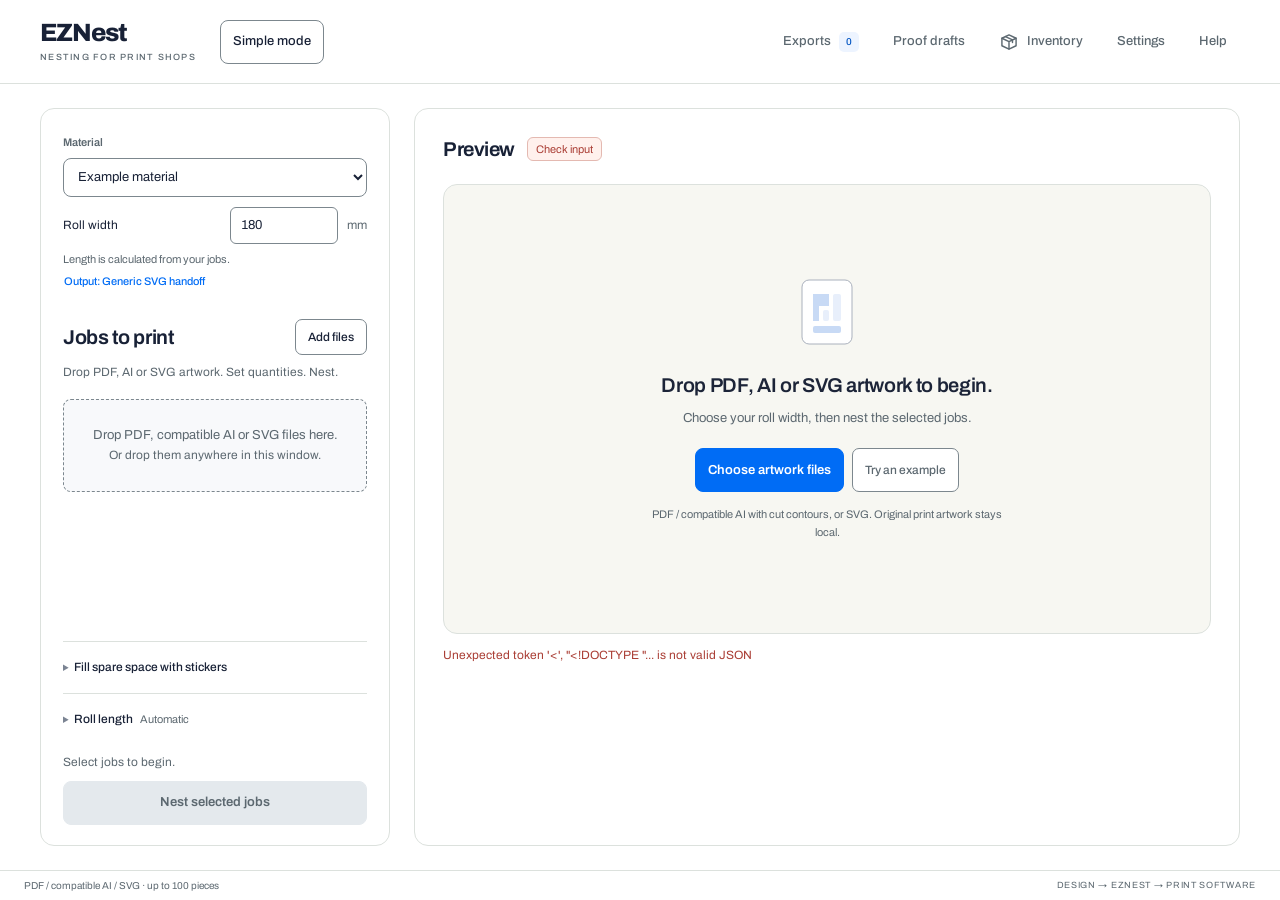
==== commit fc3985fb: "Add local shop onboarding and revocable teammate invitations" ====
--- a/production.html
+++ b/production.html
@@ -1,6 +1,6 @@
 <!doctype html>
-<html lang="en"><head><meta charset="utf-8"><meta name="viewport" content="width=device-width,initial-scale=1"><title>Ez Nest</title><link rel="stylesheet" href="/queue.css"><link rel="stylesheet" href="/app-theme.css"><link rel="stylesheet" href="/inventory-panel.css"></head><body class="full-workspace">
-<header class="app-header"><a class="brand" href="/" aria-label="EZNest home"><span>EZNest</span><small>NESTING FOR PRINT SHOPS</small></a><span class="local">v1.0.0-rc.5</span><div class="header-tools"><button id="prepared-open">Exports <span id="prepared-count">0</span></button><button id="proof-drafts-open">Proof drafts</button><button id="stock-open" type="button" class="top-button" aria-label="Inventory" aria-haspopup="dialog">
+<html lang="en"><head><meta charset="utf-8"><meta name="viewport" content="width=device-width,initial-scale=1"><title>Ez Nest</title><link rel="stylesheet" href="/queue.css"><link rel="stylesheet" href="/app-theme.css"><link rel="stylesheet" href="/inventory-panel.css"><link rel="stylesheet" href="/shop-team.css"></head><body class="full-workspace">
+<header class="app-header"><a class="brand" href="/" aria-label="EZNest home"><span>EZNest</span><small>NESTING FOR PRINT SHOPS</small></a><span class="local">v1.0.0-rc.5</span><a id="mode-switch" class="button" href="/?view=simple">Simple mode</a><div class="header-tools"><button id="prepared-open">Exports <span id="prepared-count">0</span></button><button id="proof-drafts-open">Proof drafts</button><button id="stock-open" type="button" class="top-button" aria-label="Inventory" aria-haspopup="dialog">
   <svg viewBox="0 0 24 24" width="20" height="20" aria-hidden="true">
     <g fill="none" stroke="currentColor" stroke-width="1.7" stroke-linecap="round" stroke-linejoin="round">
       <path d="M3.5 7.5 12 3.5l8.5 4v9L12 20.5l-8.5-4Z"/>
@@ -74,4 +74,4 @@
 <ol class="help-steps"><li><strong>Add your artwork.</strong> Drop files anywhere. Each file is a job; a set includes every piece in that file.</li><li><strong>Check the roll width and quantities.</strong> Length is automatic. Set units, spacing and rotation in Settings.</li><li><strong>Nest, review, export.</strong> Click a job below the preview to find its pieces. Export saves the artwork plus a separate sorting map and checklist.</li></ol>
 <p class="muted">Use print-only artwork at actual size. PDF/AI needs mapped cut strokes with a closed outer boundary for each piece; review the detected pieces and existing bleed. SVG needs grouped pieces with a clipping outline, CutContour or EZN_BOUNDARY. Originals are never changed.</p>
 <p class="muted">v1.0.0-rc.5 · up to 800 pieces, one material per batch. PDF/compatible AI exports PDF with artwork and all owned cut paths kept together. SVG exports separately. Color conversion and registration marks stay in your RIP. Bleed is retained, never generated.</p>
-<p class="muted">Closing this tab leaves eznest running. Quit below to stop the local app. Your queue stays in this browser; use the same browser next time.</p><p id="help-status" role="status"></p><div class="dialog-actions"><button id="quit">Quit eznest</button></div></dialog><dialog id="document-import"><form id="document-import-form"><div class="dialog-head"><h2>Import PDF / compatible AI</h2><button type="button" id="document-import-cancel" aria-label="Cancel document import">×</button></div><p>Use print-only artwork at actual size with closed cut contours. Original drawing objects are preserved for PDF export.</p><label>Generic cut spot in this file<input id="document-cut-spot" maxlength="80" value="CutContour" required></label><label>If a generic cut has no type<select id="document-generic-cut"><option value="">Require a mapped cut type</option><option value="thru">Thru-cut</option><option value="kiss">Kiss-cut</option><option value="contour">Generic cut — assign in RIP</option></select></label><p class="muted">Named thru-cut and kiss-cut paths use your output profile mappings. Use Generic cut only when you will assign its cutting method in the RIP.</p><label>Existing bleed to retain, mm<input id="document-bleed" type="number" min="0" max="25" step="any" value="0" required></label><p class="muted">0 clips artwork at the cut contour. Enter bleed already present in the design to keep it outside the cut. No bleed is generated. Review every detected piece after import.</p><p id="document-import-error" class="error" role="status"></p><div class="dialog-actions"><button type="submit" class="primary">Import and review</button></div></form></dialog><footer><span>PDF / compatible AI / SVG · up to 100 pieces</span><span>DESIGN → EZNEST → PRINT SOFTWARE</span></footer><script src="/svg-io.js"></script><script src="/queue-core.js"></script><script src="/cut-mapping.js"></script><script src="/shop-profiles.js"></script><script src="/layout-comparison.js"></script><script src="/production-features.js"></script><script src="/material-profile.js"></script><script src="/inventory-panel.js"></script><script src="/queue-app.js"></script><script src="/queue-inventory.js"></script></body></html>
+<p class="muted">Closing this tab leaves eznest running. Quit below to stop the local app. Your queue stays in this browser; use the same browser next time.</p><p id="help-status" role="status"></p><div class="dialog-actions"><button id="quit">Quit eznest</button></div></dialog><dialog id="document-import"><form id="document-import-form"><div class="dialog-head"><h2>Import PDF / compatible AI</h2><button type="button" id="document-import-cancel" aria-label="Cancel document import">×</button></div><p>Use print-only artwork at actual size with closed cut contours. Original drawing objects are preserved for PDF export.</p><label>Generic cut spot in this file<input id="document-cut-spot" maxlength="80" value="CutContour" required></label><label>If a generic cut has no type<select id="document-generic-cut"><option value="">Require a mapped cut type</option><option value="thru">Thru-cut</option><option value="kiss">Kiss-cut</option><option value="contour">Generic cut — assign in RIP</option></select></label><p class="muted">Named thru-cut and kiss-cut paths use your output profile mappings. Use Generic cut only when you will assign its cutting method in the RIP.</p><label>Existing bleed to retain, mm<input id="document-bleed" type="number" min="0" max="25" step="any" value="0" required></label><p class="muted">0 clips artwork at the cut contour. Enter bleed already present in the design to keep it outside the cut. No bleed is generated. Review every detected piece after import.</p><p id="document-import-error" class="error" role="status"></p><div class="dialog-actions"><button type="submit" class="primary">Import and review</button></div></form></dialog><footer><span>PDF / compatible AI / SVG · up to 100 pieces</span><span>DESIGN → EZNEST → PRINT SOFTWARE</span></footer><script src="/svg-io.js"></script><script src="/queue-core.js"></script><script src="/cut-mapping.js"></script><script src="/shop-profiles.js"></script><script src="/layout-comparison.js"></script><script src="/production-features.js"></script><script src="/material-profile.js"></script><script src="/inventory-panel.js"></script><script src="/shop-team.js"></script><script src="/queue-app.js"></script><script src="/queue-inventory.js"></script></body></html>
--- a/shop-team.css
+++ b/shop-team.css
@@ -0,0 +1,13 @@
+#shop-team-dialog { width: min(480px, calc(100vw - 32px)); max-height: 85vh; overflow: auto; border: 1px solid #dce3eb; border-radius: 18px; padding: 28px; color: #1c2939; background: #fff; box-shadow: 0 20px 80px #17233b33; }
+#shop-team-dialog::backdrop { background: #15223866; }
+#shop-team-dialog h2 { margin: 0 0 16px; font-size: 24px; }
+#shop-team-dialog p { color: #526173; line-height: 1.5; margin: 0 0 14px; }
+#shop-team-dialog label { display: grid; gap: 6px; margin: 16px 0; font-weight: 600; }
+#shop-team-dialog input { width: 100%; box-sizing: border-box; padding: 12px; border: 1px solid #bcc9d8; border-radius: 8px; font: inherit; }
+#shop-team-dialog button { margin: 6px 8px 6px 0; padding: 10px 14px; border-radius: 8px; border: 1px solid #bcc9d8; background: #fff; color: #1c2939; }
+#shop-team-dialog button.primary { background: #0875ed; color: #fff; border-color: #0875ed; }
+#shop-team-dialog code { display: block; padding: 12px; background: #eff5fc; overflow-wrap: anywhere; }
+#shop-team-dialog .team-person { display: flex; align-items: center; justify-content: space-between; gap: 12px; }
+#shop-team-dialog [role=status] { color: #a32c26; }
+#team-invitation { font-size: 18px; font-weight: 700; overflow-wrap: anywhere; }
+#shop-team-open { max-width: 180px; overflow: hidden; text-overflow: ellipsis; white-space: nowrap; }
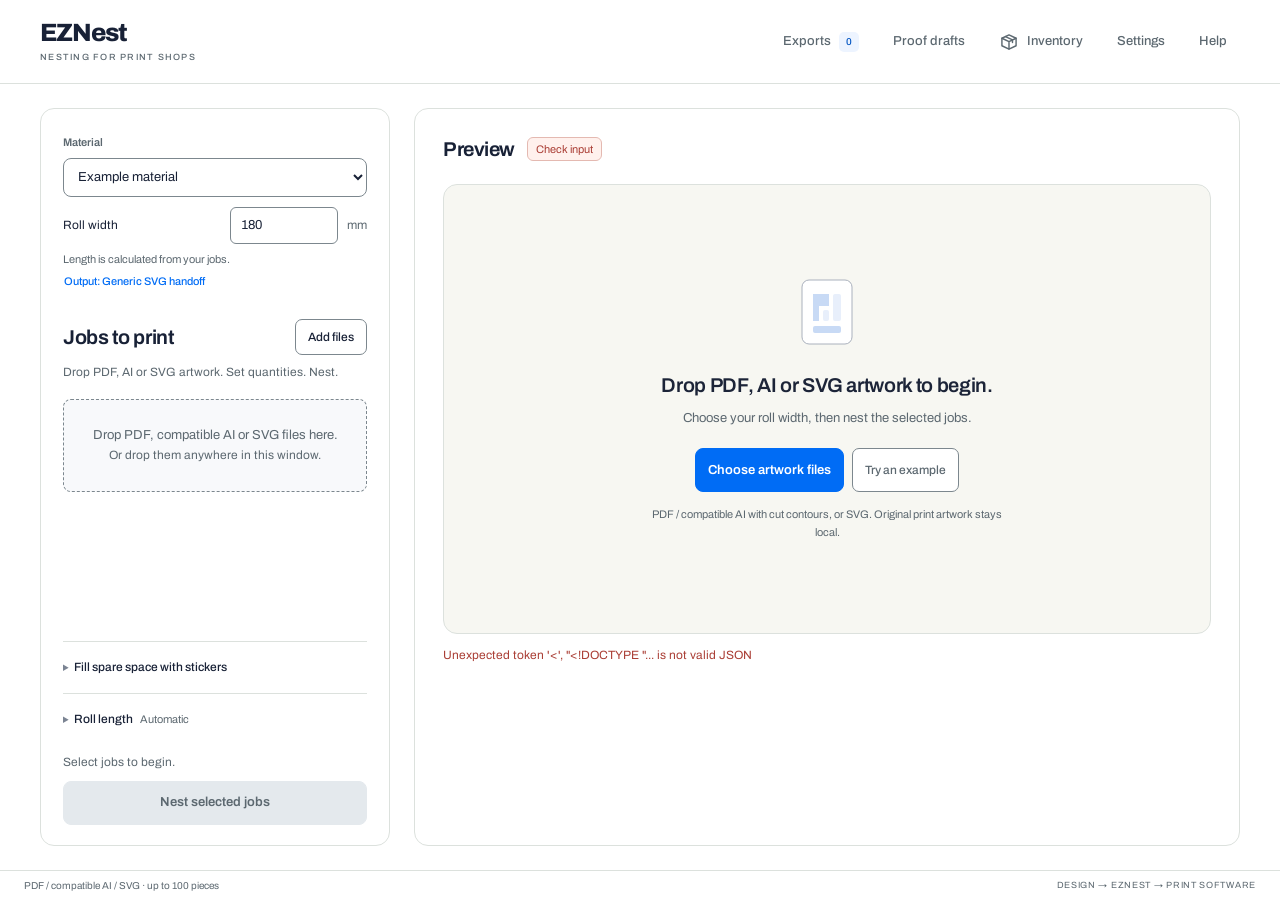
==== commit 4e6124d3: "Merge pull request #66 from ezdesigns/cursor/simple-home-screen-f117 Open the simple screen at /" ====
--- a/production.html
+++ b/production.html
@@ -1,6 +1,6 @@
 <!doctype html>
-<html lang="en"><head><meta charset="utf-8"><meta name="viewport" content="width=device-width,initial-scale=1"><title>Ez Nest</title><link rel="stylesheet" href="/queue.css"><link rel="stylesheet" href="/app-theme.css"><link rel="stylesheet" href="/inventory-panel.css"><link rel="stylesheet" href="/shop-team.css"></head><body class="full-workspace">
-<header class="app-header"><a class="brand" href="/" aria-label="EZNest home"><span>EZNest</span><small>NESTING FOR PRINT SHOPS</small></a><span class="local">v1.0.0-rc.5</span><a id="mode-switch" class="button" href="/?view=simple">Simple mode</a><div class="header-tools"><button id="prepared-open">Exports <span id="prepared-count">0</span></button><button id="proof-drafts-open">Proof drafts</button><button id="stock-open" type="button" class="top-button" aria-label="Inventory" aria-haspopup="dialog">
+<html lang="en"><head><meta charset="utf-8"><meta name="viewport" content="width=device-width,initial-scale=1"><title>Ez Nest</title><link rel="stylesheet" href="/queue.css"><link rel="stylesheet" href="/app-theme.css"><link rel="stylesheet" href="/inventory-panel.css"></head><body class="full-workspace">
+<header class="app-header"><a class="brand" href="/" aria-label="EZNest home"><span>EZNest</span><small>NESTING FOR PRINT SHOPS</small></a><span class="local">v1.0.0-rc.5</span><div class="header-tools"><button id="prepared-open">Exports <span id="prepared-count">0</span></button><button id="proof-drafts-open">Proof drafts</button><button id="stock-open" type="button" class="top-button" aria-label="Inventory" aria-haspopup="dialog">
   <svg viewBox="0 0 24 24" width="20" height="20" aria-hidden="true">
     <g fill="none" stroke="currentColor" stroke-width="1.7" stroke-linecap="round" stroke-linejoin="round">
       <path d="M3.5 7.5 12 3.5l8.5 4v9L12 20.5l-8.5-4Z"/>
@@ -74,4 +74,4 @@
 <ol class="help-steps"><li><strong>Add your artwork.</strong> Drop files anywhere. Each file is a job; a set includes every piece in that file.</li><li><strong>Check the roll width and quantities.</strong> Length is automatic. Set units, spacing and rotation in Settings.</li><li><strong>Nest, review, export.</strong> Click a job below the preview to find its pieces. Export saves the artwork plus a separate sorting map and checklist.</li></ol>
 <p class="muted">Use print-only artwork at actual size. PDF/AI needs mapped cut strokes with a closed outer boundary for each piece; review the detected pieces and existing bleed. SVG needs grouped pieces with a clipping outline, CutContour or EZN_BOUNDARY. Originals are never changed.</p>
 <p class="muted">v1.0.0-rc.5 · up to 800 pieces, one material per batch. PDF/compatible AI exports PDF with artwork and all owned cut paths kept together. SVG exports separately. Color conversion and registration marks stay in your RIP. Bleed is retained, never generated.</p>
-<p class="muted">Closing this tab leaves eznest running. Quit below to stop the local app. Your queue stays in this browser; use the same browser next time.</p><p id="help-status" role="status"></p><div class="dialog-actions"><button id="quit">Quit eznest</button></div></dialog><dialog id="document-import"><form id="document-import-form"><div class="dialog-head"><h2>Import PDF / compatible AI</h2><button type="button" id="document-import-cancel" aria-label="Cancel document import">×</button></div><p>Use print-only artwork at actual size with closed cut contours. Original drawing objects are preserved for PDF export.</p><label>Generic cut spot in this file<input id="document-cut-spot" maxlength="80" value="CutContour" required></label><label>If a generic cut has no type<select id="document-generic-cut"><option value="">Require a mapped cut type</option><option value="thru">Thru-cut</option><option value="kiss">Kiss-cut</option><option value="contour">Generic cut — assign in RIP</option></select></label><p class="muted">Named thru-cut and kiss-cut paths use your output profile mappings. Use Generic cut only when you will assign its cutting method in the RIP.</p><label>Existing bleed to retain, mm<input id="document-bleed" type="number" min="0" max="25" step="any" value="0" required></label><p class="muted">0 clips artwork at the cut contour. Enter bleed already present in the design to keep it outside the cut. No bleed is generated. Review every detected piece after import.</p><p id="document-import-error" class="error" role="status"></p><div class="dialog-actions"><button type="submit" class="primary">Import and review</button></div></form></dialog><footer><span>PDF / compatible AI / SVG · up to 100 pieces</span><span>DESIGN → EZNEST → PRINT SOFTWARE</span></footer><script src="/svg-io.js"></script><script src="/queue-core.js"></script><script src="/cut-mapping.js"></script><script src="/shop-profiles.js"></script><script src="/layout-comparison.js"></script><script src="/production-features.js"></script><script src="/material-profile.js"></script><script src="/inventory-panel.js"></script><script src="/shop-team.js"></script><script src="/queue-app.js"></script><script src="/queue-inventory.js"></script></body></html>
+<p class="muted">Closing this tab leaves eznest running. Quit below to stop the local app. Your queue stays in this browser; use the same browser next time.</p><p id="help-status" role="status"></p><div class="dialog-actions"><button id="quit">Quit eznest</button></div></dialog><dialog id="document-import"><form id="document-import-form"><div class="dialog-head"><h2>Import PDF / compatible AI</h2><button type="button" id="document-import-cancel" aria-label="Cancel document import">×</button></div><p>Use print-only artwork at actual size with closed cut contours. Original drawing objects are preserved for PDF export.</p><label>Generic cut spot in this file<input id="document-cut-spot" maxlength="80" value="CutContour" required></label><label>If a generic cut has no type<select id="document-generic-cut"><option value="">Require a mapped cut type</option><option value="thru">Thru-cut</option><option value="kiss">Kiss-cut</option><option value="contour">Generic cut — assign in RIP</option></select></label><p class="muted">Named thru-cut and kiss-cut paths use your output profile mappings. Use Generic cut only when you will assign its cutting method in the RIP.</p><label>Existing bleed to retain, mm<input id="document-bleed" type="number" min="0" max="25" step="any" value="0" required></label><p class="muted">0 clips artwork at the cut contour. Enter bleed already present in the design to keep it outside the cut. No bleed is generated. Review every detected piece after import.</p><p id="document-import-error" class="error" role="status"></p><div class="dialog-actions"><button type="submit" class="primary">Import and review</button></div></form></dialog><footer><span>PDF / compatible AI / SVG · up to 100 pieces</span><span>DESIGN → EZNEST → PRINT SOFTWARE</span></footer><script src="/svg-io.js"></script><script src="/queue-core.js"></script><script src="/cut-mapping.js"></script><script src="/shop-profiles.js"></script><script src="/layout-comparison.js"></script><script src="/production-features.js"></script><script src="/material-profile.js"></script><script src="/inventory-panel.js"></script><script src="/queue-app.js"></script><script src="/queue-inventory.js"></script></body></html>
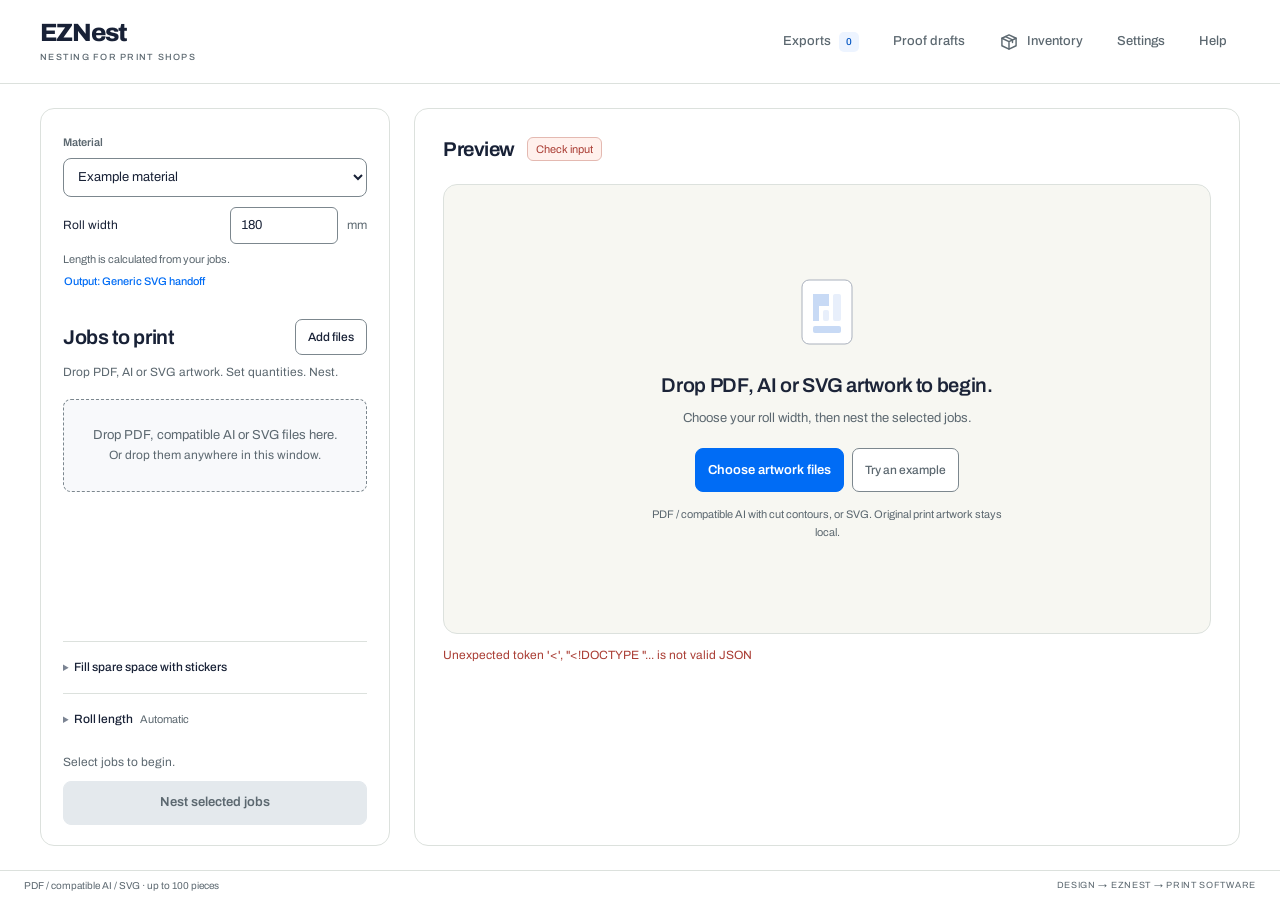
==== commit 09709e3b: "Merge simple home screen and preserve shop invitations in both workspaces" ====
--- a/production.html
+++ b/production.html
@@ -1,5 +1,5 @@
 <!doctype html>
-<html lang="en"><head><meta charset="utf-8"><meta name="viewport" content="width=device-width,initial-scale=1"><title>Ez Nest</title><link rel="stylesheet" href="/queue.css"><link rel="stylesheet" href="/app-theme.css"><link rel="stylesheet" href="/inventory-panel.css"></head><body class="full-workspace">
+<html lang="en"><head><meta charset="utf-8"><meta name="viewport" content="width=device-width,initial-scale=1"><title>Ez Nest</title><link rel="stylesheet" href="/queue.css"><link rel="stylesheet" href="/app-theme.css"><link rel="stylesheet" href="/inventory-panel.css"><link rel="stylesheet" href="/shop-team.css"></head><body class="full-workspace">
 <header class="app-header"><a class="brand" href="/" aria-label="EZNest home"><span>EZNest</span><small>NESTING FOR PRINT SHOPS</small></a><span class="local">v1.0.0-rc.5</span><div class="header-tools"><button id="prepared-open">Exports <span id="prepared-count">0</span></button><button id="proof-drafts-open">Proof drafts</button><button id="stock-open" type="button" class="top-button" aria-label="Inventory" aria-haspopup="dialog">
   <svg viewBox="0 0 24 24" width="20" height="20" aria-hidden="true">
     <g fill="none" stroke="currentColor" stroke-width="1.7" stroke-linecap="round" stroke-linejoin="round">
@@ -74,4 +74,4 @@
 <ol class="help-steps"><li><strong>Add your artwork.</strong> Drop files anywhere. Each file is a job; a set includes every piece in that file.</li><li><strong>Check the roll width and quantities.</strong> Length is automatic. Set units, spacing and rotation in Settings.</li><li><strong>Nest, review, export.</strong> Click a job below the preview to find its pieces. Export saves the artwork plus a separate sorting map and checklist.</li></ol>
 <p class="muted">Use print-only artwork at actual size. PDF/AI needs mapped cut strokes with a closed outer boundary for each piece; review the detected pieces and existing bleed. SVG needs grouped pieces with a clipping outline, CutContour or EZN_BOUNDARY. Originals are never changed.</p>
 <p class="muted">v1.0.0-rc.5 · up to 800 pieces, one material per batch. PDF/compatible AI exports PDF with artwork and all owned cut paths kept together. SVG exports separately. Color conversion and registration marks stay in your RIP. Bleed is retained, never generated.</p>
-<p class="muted">Closing this tab leaves eznest running. Quit below to stop the local app. Your queue stays in this browser; use the same browser next time.</p><p id="help-status" role="status"></p><div class="dialog-actions"><button id="quit">Quit eznest</button></div></dialog><dialog id="document-import"><form id="document-import-form"><div class="dialog-head"><h2>Import PDF / compatible AI</h2><button type="button" id="document-import-cancel" aria-label="Cancel document import">×</button></div><p>Use print-only artwork at actual size with closed cut contours. Original drawing objects are preserved for PDF export.</p><label>Generic cut spot in this file<input id="document-cut-spot" maxlength="80" value="CutContour" required></label><label>If a generic cut has no type<select id="document-generic-cut"><option value="">Require a mapped cut type</option><option value="thru">Thru-cut</option><option value="kiss">Kiss-cut</option><option value="contour">Generic cut — assign in RIP</option></select></label><p class="muted">Named thru-cut and kiss-cut paths use your output profile mappings. Use Generic cut only when you will assign its cutting method in the RIP.</p><label>Existing bleed to retain, mm<input id="document-bleed" type="number" min="0" max="25" step="any" value="0" required></label><p class="muted">0 clips artwork at the cut contour. Enter bleed already present in the design to keep it outside the cut. No bleed is generated. Review every detected piece after import.</p><p id="document-import-error" class="error" role="status"></p><div class="dialog-actions"><button type="submit" class="primary">Import and review</button></div></form></dialog><footer><span>PDF / compatible AI / SVG · up to 100 pieces</span><span>DESIGN → EZNEST → PRINT SOFTWARE</span></footer><script src="/svg-io.js"></script><script src="/queue-core.js"></script><script src="/cut-mapping.js"></script><script src="/shop-profiles.js"></script><script src="/layout-comparison.js"></script><script src="/production-features.js"></script><script src="/material-profile.js"></script><script src="/inventory-panel.js"></script><script src="/queue-app.js"></script><script src="/queue-inventory.js"></script></body></html>
+<p class="muted">Closing this tab leaves eznest running. Quit below to stop the local app. Your queue stays in this browser; use the same browser next time.</p><p id="help-status" role="status"></p><div class="dialog-actions"><button id="quit">Quit eznest</button></div></dialog><dialog id="document-import"><form id="document-import-form"><div class="dialog-head"><h2>Import PDF / compatible AI</h2><button type="button" id="document-import-cancel" aria-label="Cancel document import">×</button></div><p>Use print-only artwork at actual size with closed cut contours. Original drawing objects are preserved for PDF export.</p><label>Generic cut spot in this file<input id="document-cut-spot" maxlength="80" value="CutContour" required></label><label>If a generic cut has no type<select id="document-generic-cut"><option value="">Require a mapped cut type</option><option value="thru">Thru-cut</option><option value="kiss">Kiss-cut</option><option value="contour">Generic cut — assign in RIP</option></select></label><p class="muted">Named thru-cut and kiss-cut paths use your output profile mappings. Use Generic cut only when you will assign its cutting method in the RIP.</p><label>Existing bleed to retain, mm<input id="document-bleed" type="number" min="0" max="25" step="any" value="0" required></label><p class="muted">0 clips artwork at the cut contour. Enter bleed already present in the design to keep it outside the cut. No bleed is generated. Review every detected piece after import.</p><p id="document-import-error" class="error" role="status"></p><div class="dialog-actions"><button type="submit" class="primary">Import and review</button></div></form></dialog><footer><span>PDF / compatible AI / SVG · up to 100 pieces</span><span>DESIGN → EZNEST → PRINT SOFTWARE</span></footer><script src="/svg-io.js"></script><script src="/queue-core.js"></script><script src="/cut-mapping.js"></script><script src="/shop-profiles.js"></script><script src="/layout-comparison.js"></script><script src="/production-features.js"></script><script src="/material-profile.js"></script><script src="/inventory-panel.js"></script><script src="/shop-team.js"></script><script src="/queue-app.js"></script><script src="/queue-inventory.js"></script></body></html>
--- a/shop-team.css
+++ b/shop-team.css
@@ -0,0 +1,13 @@
+#shop-team-dialog { width: min(480px, calc(100vw - 32px)); max-height: 85vh; overflow: auto; border: 1px solid #dce3eb; border-radius: 18px; padding: 28px; color: #1c2939; background: #fff; box-shadow: 0 20px 80px #17233b33; }
+#shop-team-dialog::backdrop { background: #15223866; }
+#shop-team-dialog h2 { margin: 0 0 16px; font-size: 24px; }
+#shop-team-dialog p { color: #526173; line-height: 1.5; margin: 0 0 14px; }
+#shop-team-dialog label { display: grid; gap: 6px; margin: 16px 0; font-weight: 600; }
+#shop-team-dialog input { width: 100%; box-sizing: border-box; padding: 12px; border: 1px solid #bcc9d8; border-radius: 8px; font: inherit; }
+#shop-team-dialog button { margin: 6px 8px 6px 0; padding: 10px 14px; border-radius: 8px; border: 1px solid #bcc9d8; background: #fff; color: #1c2939; }
+#shop-team-dialog button.primary { background: #0875ed; color: #fff; border-color: #0875ed; }
+#shop-team-dialog code { display: block; padding: 12px; background: #eff5fc; overflow-wrap: anywhere; }
+#shop-team-dialog .team-person { display: flex; align-items: center; justify-content: space-between; gap: 12px; }
+#shop-team-dialog [role=status] { color: #a32c26; }
+#team-invitation { font-size: 18px; font-weight: 700; overflow-wrap: anywhere; }
+#shop-team-open { max-width: 180px; overflow: hidden; text-overflow: ellipsis; white-space: nowrap; }
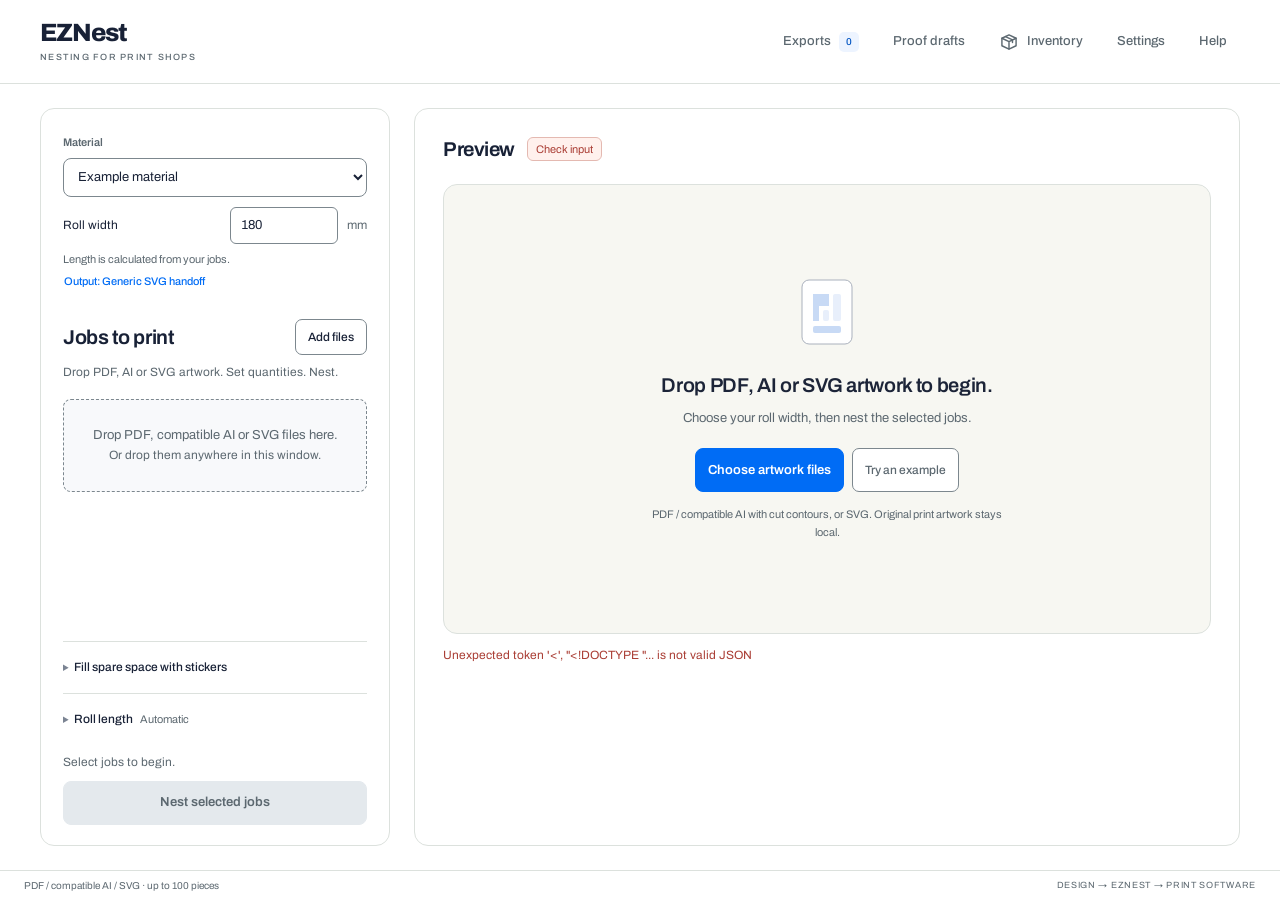
==== commit f6f820ae: "Merge pull request #68 from ezdesigns/feat/shop-invitations Add Create shop / Join shop and shared-s" ====
(no text change in the page or its own stylesheets)
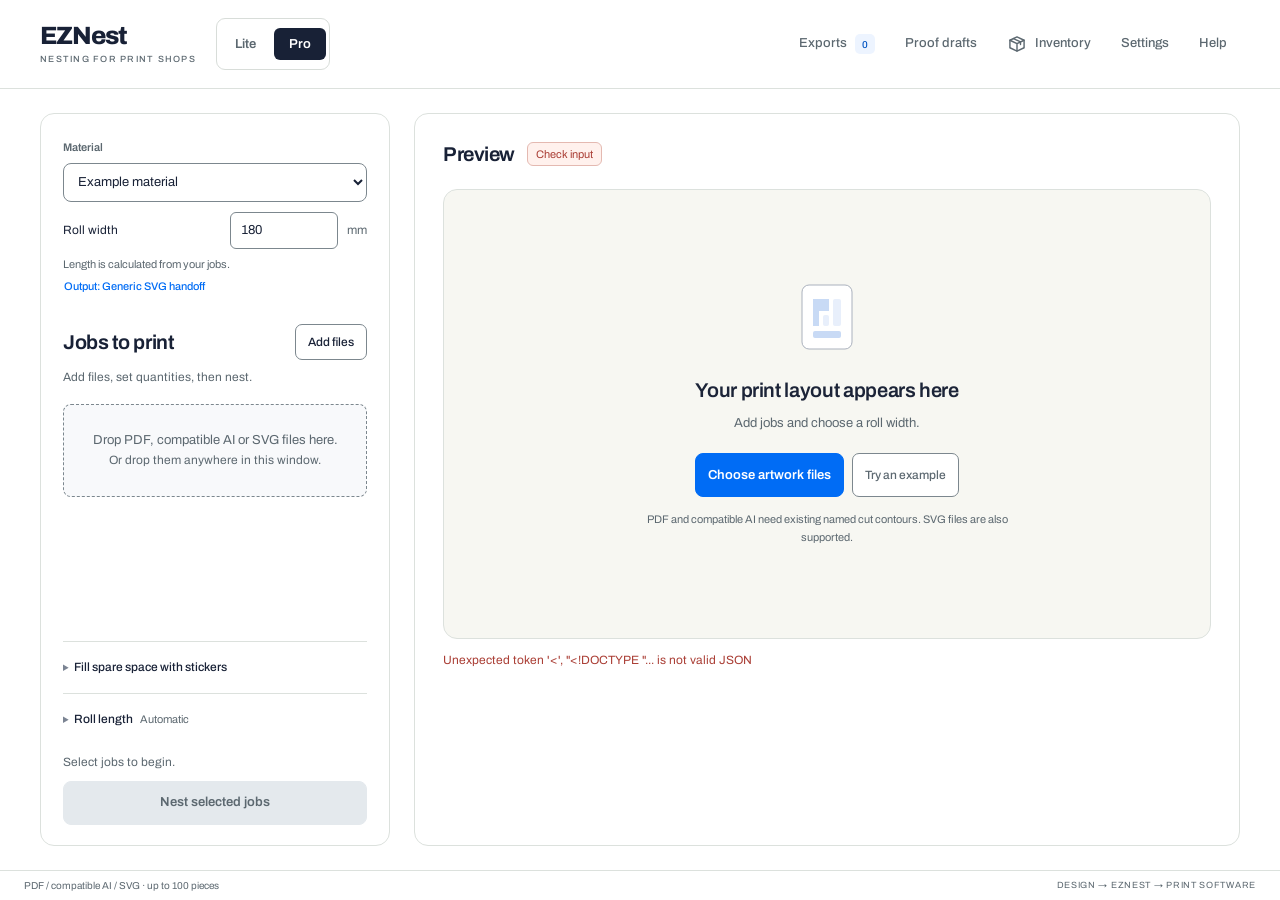
==== commit 849ac1d2: "Restore visible Lite and Pro switching with protected navigation" ====
--- a/production.html
+++ b/production.html
@@ -1,6 +1,6 @@
 <!doctype html>
-<html lang="en"><head><meta charset="utf-8"><meta name="viewport" content="width=device-width,initial-scale=1"><title>Ez Nest</title><link rel="stylesheet" href="/queue.css"><link rel="stylesheet" href="/app-theme.css"><link rel="stylesheet" href="/inventory-panel.css"><link rel="stylesheet" href="/shop-team.css"></head><body class="full-workspace">
-<header class="app-header"><a class="brand" href="/" aria-label="EZNest home"><span>EZNest</span><small>NESTING FOR PRINT SHOPS</small></a><span class="local">v1.0.0-rc.5</span><div class="header-tools"><button id="prepared-open">Exports <span id="prepared-count">0</span></button><button id="proof-drafts-open">Proof drafts</button><button id="stock-open" type="button" class="top-button" aria-label="Inventory" aria-haspopup="dialog">
+<html lang="en"><head><meta charset="utf-8"><meta name="viewport" content="width=device-width,initial-scale=1"><title>Ez Nest</title><link rel="stylesheet" href="/queue.css"><link rel="stylesheet" href="/app-theme.css"><link rel="stylesheet" href="/inventory-panel.css"><link rel="stylesheet" href="/shop-team.css"><link rel="stylesheet" href="/workspace-mode.css"></head><body class="full-workspace">
+<header class="app-header"><div class="workspace-identity"><a class="brand" href="/" aria-label="EZNest home"><span>EZNest</span><small>NESTING FOR PRINT SHOPS</small></a><nav class="workspace-modes" aria-label="Workspace mode"><a id="mode-switch" class="workspace-mode" href="/?view=simple" aria-label="Lite mode" title="Single-job nesting">Lite</a><span class="workspace-mode" aria-current="page">Pro</span></nav></div><span class="local">v1.0.0-rc.5</span><div class="header-tools"><button id="prepared-open">Exports <span id="prepared-count">0</span></button><button id="proof-drafts-open">Proof drafts</button><button id="stock-open" type="button" class="top-button" aria-label="Inventory" aria-haspopup="dialog">
   <svg viewBox="0 0 24 24" width="20" height="20" aria-hidden="true">
     <g fill="none" stroke="currentColor" stroke-width="1.7" stroke-linecap="round" stroke-linejoin="round">
       <path d="M3.5 7.5 12 3.5l8.5 4v9L12 20.5l-8.5-4Z"/>
@@ -14,7 +14,7 @@
 <section class="queue-panel" aria-label="Jobs to print">
 <div class="material-choice"><label for="preset">Material</label><select id="preset"></select><label class="quick-width" for="quick-width">Roll width <input id="quick-width" type="number" step="any" min="0" aria-describedby="material-info"><span id="quick-unit">mm</span></label><p id="material-info" class="muted">Length is calculated from your jobs.</p><button id="shop-shortcut" class="text-button" title="Shop output requirements">Output profile</button></div>
 <div class="queue-heading"><h1>Jobs to print <span id="queue-count">0</span></h1><label class="button" for="files">Add files<input type="file" id="files" accept=".svg,.pdf,.ai,image/svg+xml,application/pdf" multiple></label></div>
-<p class="queue-hint">Drop PDF, AI or SVG artwork. Set quantities. Nest.</p>
+<p class="queue-hint">Add files, set quantities, then nest.</p>
 <p id="folder-status" class="muted" hidden></p><div id="queue-empty" class="queue-empty">Drop PDF, compatible AI or SVG files here.<br><span>Or drop them anywhere in this window.</span></div><div id="queue"></div>
 <details id="sticker-section" class="optional-section"><summary>Fill spare space with stickers <span id="fill-count"></span></summary><p class="muted">Keep your required quantities, then fill the spare space.</p><div id="fill-queue"></div><label class="button" for="fill-files">Add sticker files<input type="file" id="fill-files" accept=".svg,.pdf,.ai,image/svg+xml,application/pdf" multiple></label>
 <div id="fill-options" hidden><label for="fill-area">Where should stickers go?</label><select id="fill-area"><option value="gaps">Only in the leftover space</option><option value="length">Fill up to a set length</option></select><p id="fill-area-help" class="muted"></p></div></details>
@@ -23,7 +23,7 @@
 <div class="nest-bar"><p id="selection-summary">Select jobs to begin.</p><button id="nest" class="primary" disabled>Nest selected jobs</button><button id="cancel" hidden>Stop nesting</button></div>
 </section>
 <section class="workspace" aria-label="Nesting preview"><div class="result-top"><h2 id="result-title">Preview</h2><span id="batch-status" class="pill" hidden></span><div id="metrics" class="metrics" hidden><span>Length used <strong id="length">—</strong></span><span><strong id="pieces">—</strong> pieces</span></div></div>
-<div class="canvas"><div id="empty"><strong>Drop PDF, AI or SVG artwork to begin.</strong><p>Choose your roll width, then nest the selected jobs.</p><div class="empty-actions"><button id="empty-add" class="primary">Choose artwork files</button><button id="empty-demo">Try an example</button></div><p class="empty-format">PDF and compatible AI use existing named cut contours. SVG jobs remain supported separately.</p></div><svg id="preview" xmlns="http://www.w3.org/2000/svg" role="img" aria-label="Nesting layout by job" hidden></svg></div>
+<div class="canvas"><div id="empty"><strong>Your print layout appears here</strong><p>Add jobs and choose a roll width.</p><div class="empty-actions"><button id="empty-add" class="primary">Choose artwork files</button><button id="empty-demo">Try an example</button></div><p class="empty-format">PDF and compatible AI need existing named cut contours. SVG files are also supported.</p></div><svg id="preview" xmlns="http://www.w3.org/2000/svg" role="img" aria-label="Nesting layout by job" hidden></svg></div>
 <div id="job-key" hidden><p class="muted">Find a job in this layout</p><div id="completeness" class="completeness" hidden></div><button id="show-all" class="text-button" hidden>Show all jobs</button></div>
 <section id="layout-insights" class="layout-insights" aria-label="Layout results and verification" hidden>
 <div class="insight-metrics"><div><span>Material coverage</span><strong id="insight-coverage">—</strong></div><div><span>Unused material</span><strong id="insight-unused">—</strong></div><div><span>Compute time</span><strong id="insight-time">—</strong></div></div>
--- a/inventory-panel.css
+++ b/inventory-panel.css
@@ -86,11 +86,9 @@
 #stock button.link, .stock-row-actions button, .roll-units button { min-height: 44px; min-width: 44px; }
 .roll-actions { align-items: center; }
 
-/* The shelf scrolls in its own area and the details card is docked under it, so the card
-   never sits on top of a roll or its label. */
-#stock[open] { display: flex; flex-direction: column; overflow: hidden; }
-#stock .panel { display: flex; flex-direction: column; min-height: 0; flex: 1 1 auto; }
-#stock .panel > * { flex: none; }
-#stock .panel > .stock-shelf { flex: 0 1 auto; min-height: calc(var(--rowh) + 12px); overflow-y: auto; overscroll-behavior: contain; background-attachment: local; }
+/* One scroll surface for the shelf and roll form, including on short screens. */
+#stock[open] { display: block; max-height:calc(100dvh - 32px); overflow-y:auto; overscroll-behavior:contain; scrollbar-gutter:auto; }
+#stock .panel { display:block; min-height:0; }
+#stock .panel > .stock-shelf { min-height:calc(var(--rowh) + 12px); overflow:visible; }
 #stock .panel > .stock-shelf:empty { min-height: 0; }
-#stock .panel > .stock-panel { position: static; max-height: 62%; overflow-y: auto; box-shadow: none; }
+#stock .panel > .stock-panel { position:static; max-height:none; overflow:visible; box-shadow:none; }
--- a/shop-team.css
+++ b/shop-team.css
@@ -1,6 +1,7 @@
 #shop-team-dialog { width: min(480px, calc(100vw - 32px)); max-height: 85vh; overflow: auto; border: 1px solid #dce3eb; border-radius: 18px; padding: 28px; color: #1c2939; background: #fff; box-shadow: 0 20px 80px #17233b33; }
 #shop-team-dialog::backdrop { background: #15223866; }
-#shop-team-dialog h2 { margin: 0 0 16px; font-size: 24px; }
+#shop-team-dialog h2 { margin: 0 40px 16px 0; font-size: 24px; }
+#shop-team-dialog #shop-team-close { position:absolute; top:14px; right:14px; width:36px; height:36px; padding:0; margin:0; border:0; background:transparent; font-size:26px; color:#526173; }
 #shop-team-dialog p { color: #526173; line-height: 1.5; margin: 0 0 14px; }
 #shop-team-dialog label { display: grid; gap: 6px; margin: 16px 0; font-weight: 600; }
 #shop-team-dialog input { width: 100%; box-sizing: border-box; padding: 12px; border: 1px solid #bcc9d8; border-radius: 8px; font: inherit; }
@@ -10,4 +11,42 @@
 #shop-team-dialog .team-person { display: flex; align-items: center; justify-content: space-between; gap: 12px; }
 #shop-team-dialog [role=status] { color: #a32c26; }
 #team-invitation { font-size: 18px; font-weight: 700; overflow-wrap: anywhere; }
-#shop-team-open { max-width: 180px; overflow: hidden; text-overflow: ellipsis; white-space: nowrap; }
+#shop-team-open { display: block; max-width: 180px; overflow: hidden; text-overflow: ellipsis; white-space: nowrap; }
+#shop-team-dialog .team-text-button { border: 0; background: transparent; color: #526173; padding: 10px 0; text-decoration: underline; text-underline-offset: 3px; }
+#shop-team-dialog .team-existing { margin-top: 16px; border-top: 1px solid #e5e9ee; }
+#shop-team-dialog .team-existing button { margin-bottom: 0; font-size: 13px; }
+#shop-team-dialog .team-output-intro { border-top:1px solid #e5e9ee; padding-top:20px; margin-top:18px; }
+#shop-team-dialog .team-output-intro h3 { margin:0 0 8px; color:#182136; font-size:17px; }
+#shop-team-dialog .team-output-intro p { font-size:13px; line-height:1.65; }
+#shop-team-dialog .team-output-intro a { color:#006cf5; font-size:13px; font-weight:700; text-decoration:none; }
+#shop-team-dialog.team-walkthrough { width:min(460px,calc(100vw - 32px)); max-height:calc(100dvh - 32px); padding:32px; }
+#shop-team-title:focus { outline:none; }
+#shop-team-dialog .tour-progress { font-size:12px; font-weight:700; color:#006cf5; }
+.tour-roll { display:grid; grid-template-columns:repeat(3,1fr); gap:8px; padding:16px; margin:20px 0; background:#edf4ff; border:1px dashed #9dbfeb; border-radius:14px; }
+.tour-roll span { height:50px; border-radius:10px 22px 10px 10px; background:#006cf5; }
+.tour-roll span:nth-child(2n) { background:#78afea; border-radius:22px 10px 10px 10px; }
+.tour-steps { list-style:none; counter-reset:welcome-step; padding:0; margin:20px 0; }
+.tour-steps li { counter-increment:welcome-step; display:grid; grid-template-columns:16px 36px minmax(0,1fr); align-items:center; gap:10px; margin:10px 0; line-height:1.5; }
+.tour-steps li::before { content:counter(welcome-step) '.'; }
+.tour-steps img { display:block; width:36px; height:36px; object-fit:contain; }
+.tour-steps strong,.tour-steps span { display:block; }
+.tour-steps span { font-size:15px; color:inherit; }
+.tour-output-cards { display:grid; grid-template-columns:1fr 1fr; gap:12px; margin:20px 0; }
+.tour-output-cards > div { padding:16px; background:#f3f7fc; border-radius:12px; }
+#shop-team-dialog .tour-output-cards p { font-size:13px; margin:8px 0 0; }
+#shop-team-dialog #tour-output-link { display:inline-flex; align-items:center; justify-content:center; background:#0875ed; color:#fff; border:1px solid #0875ed; border-radius:8px; padding:10px 12px; font-weight:700; text-decoration:none; }
+#shop-team-dialog #tour-output-link:hover { background:#0065d4; }
+#shop-team-dialog #tour-next { background:#f0f1f3; border-color:#e0e3e7; }
+.tour-actions { display:flex; justify-content:flex-end; gap:10px; margin-top:24px; flex-wrap:wrap; }
+#shop-team-dialog .tour-actions button { margin:0; min-width:90px; padding:10px 12px; }
+#shop-team-dialog .tour-actions > * { min-height:44px; font-size:14px; box-sizing:border-box; }
+@media(max-width:540px) { #shop-team-dialog.team-walkthrough { padding:24px; } .tour-output-cards { grid-template-columns:1fr; } }
+@media (max-width: 720px) {
+  #shop-team-open { max-width: min(150px, 40vw); }
+}
+
+.tour-output-pitch { border-top:1px solid #e5e9ee; padding-top:18px; margin-top:20px; }
+.tour-output-pitch h3 { display:flex; align-items:flex-start; gap:8px; margin:0 0 8px; font-size:18px; }
+#shop-team-dialog .tour-output-pitch p { font-size:14px; margin-bottom:10px; }
+
+.tour-output-pitch h3 > span:first-child { flex-shrink:0; }
--- a/workspace-mode.css
+++ b/workspace-mode.css
@@ -0,0 +1,24 @@
+/* Both workspaces keep their own controls and share one visible mode selector. */
+.workspace-identity { display: flex; align-items: center; flex-wrap: wrap; gap: 20px; min-width: 0; }
+.workspace-modes { display: inline-flex; align-items: center; gap: 2px; padding: 3px; border: 1px solid #d8ddd9; border-radius: 9px; background: #fff; }
+.workspace-modes .workspace-mode, .workspace-modes #mode-switch { display: inline-flex; align-items: center; justify-content: center; min-width: 52px; min-height: 32px; padding: 4px 12px; border: 0; border-radius: 6px; font: 600 13px/1.4 var(--font-sans, sans-serif); color: #5c6870; background: transparent; text-decoration: none; white-space: nowrap; }
+.workspace-modes .workspace-mode:hover, .workspace-modes #mode-switch:hover { color: #182136; background: #f0f2f0; }
+.workspace-modes [aria-current="page"] { color: #fff; background: #182136; }
+.workspace-modes a:focus-visible { outline: 2px solid #006cf5; outline-offset: 3px; }
+.shop-header { display: flex; align-items: center; flex-wrap: wrap; gap: 16px; padding: 18px 24px; border-bottom: 1px solid #e2e4de; }
+.shop-header > .top-actions { position: static; flex-wrap: wrap; justify-content: flex-end; margin-left: auto; }
+.full-workspace .app-header { gap: 16px; }
+.full-workspace .app-header .header-tools { gap: 4px; }
+@media (max-width: 720px) {
+  .shop-header { padding: 12px 16px; gap: 10px; }
+  .workspace-identity { width: 100%; justify-content: space-between; gap: 12px; }
+  .shop-header > .top-actions { width: 100%; justify-content: flex-start; gap: 6px; }
+  .shop-header .top-actions #shop-team-open { flex: 1 1 80px; min-width: 0; max-width: 116px; margin-right: 0; }
+  .shop-header .top-actions #output-link { flex: none; }
+  .corner-actions { position: static; justify-content: flex-end; margin: 16px; }
+  body:not(.full-workspace) main { padding-bottom: 24px; }
+  #settings-support .help-card { position: fixed; left: 16px; right: 16px; bottom: 80px; width: auto; }
+  .full-workspace .app-header .header-tools button { height: 36px; min-height: 36px; padding: 0 6px; font-size: 12px; }
+  .full-workspace .header-tools #shop-team-open { max-width: 120px; }
+  .full-workspace .app-header .header-tools { justify-content: flex-start; }
+}
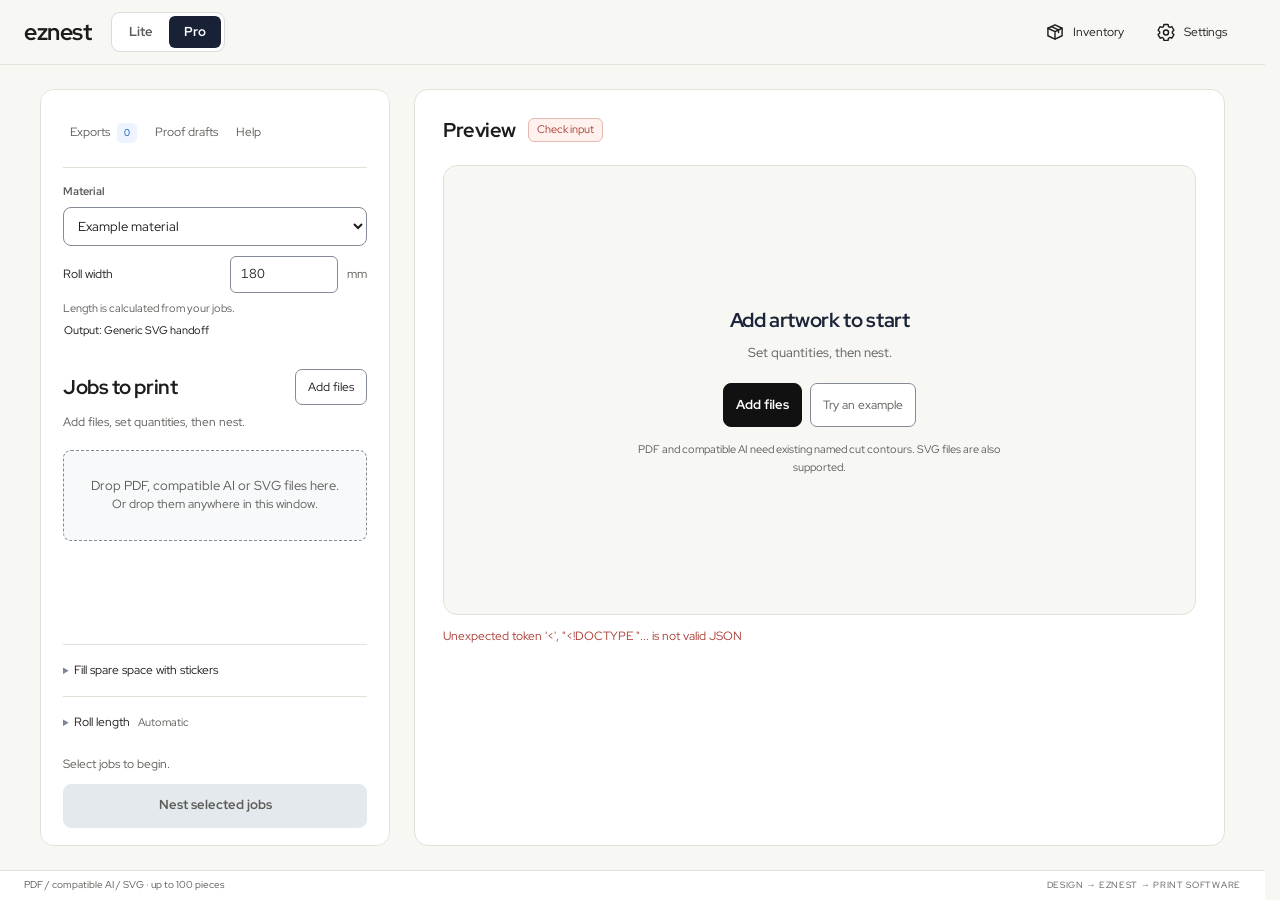
==== commit daab2377: "Integrate animated startup and align Pro with Lite" ====
--- a/production.html
+++ b/production.html
@@ -1,6 +1,6 @@
 <!doctype html>
-<html lang="en"><head><meta charset="utf-8"><meta name="viewport" content="width=device-width,initial-scale=1"><title>Ez Nest</title><link rel="stylesheet" href="/queue.css"><link rel="stylesheet" href="/app-theme.css"><link rel="stylesheet" href="/inventory-panel.css"><link rel="stylesheet" href="/shop-team.css"><link rel="stylesheet" href="/workspace-mode.css"></head><body class="full-workspace">
-<header class="app-header"><div class="workspace-identity"><a class="brand" href="/" aria-label="EZNest home"><span>EZNest</span><small>NESTING FOR PRINT SHOPS</small></a><nav class="workspace-modes" aria-label="Workspace mode"><a id="mode-switch" class="workspace-mode" href="/?view=simple" aria-label="Lite mode" title="Single-job nesting">Lite</a><span class="workspace-mode" aria-current="page">Pro</span></nav></div><span class="local">v1.0.0-rc.5</span><div class="header-tools"><button id="prepared-open">Exports <span id="prepared-count">0</span></button><button id="proof-drafts-open">Proof drafts</button><button id="stock-open" type="button" class="top-button" aria-label="Inventory" aria-haspopup="dialog">
+<html lang="en"><head><meta charset="utf-8"><meta name="viewport" content="width=device-width,initial-scale=1"><title>Ez Nest</title><link rel="stylesheet" href="/queue.css"><link rel="stylesheet" href="/app-theme.css"><link rel="stylesheet" href="/inventory-panel.css"><link rel="stylesheet" href="/shop-team.css"><link rel="stylesheet" href="/workspace-mode.css"><link rel="stylesheet" href="/startup.css"><script src="/startup.js"></script></head><body class="full-workspace">
+<header class="app-header workspace-header"><div class="workspace-identity"><strong>eznest</strong><nav class="workspace-modes" aria-label="Workspace mode"><a id="mode-switch" class="workspace-mode" href="/?view=simple" aria-label="Lite mode" title="Single-job nesting">Lite</a><span class="workspace-mode" aria-current="page">Pro</span></nav></div><span class="local">v1.0.0-rc.5</span><div class="header-tools workspace-tools"><button id="stock-open" type="button" class="top-button" aria-label="Inventory" aria-haspopup="dialog">
   <svg viewBox="0 0 24 24" width="20" height="20" aria-hidden="true">
     <g fill="none" stroke="currentColor" stroke-width="1.7" stroke-linecap="round" stroke-linejoin="round">
       <path d="M3.5 7.5 12 3.5l8.5 4v9L12 20.5l-8.5-4Z"/>
@@ -9,9 +9,18 @@
   </svg>
   <span>Inventory</span>
 </button>
-<button id="settings-open">Settings</button><button id="help-open">Help</button></div></header>
+<button id="settings-open" type="button" class="top-button" aria-label="Settings" aria-haspopup="dialog">
+    <svg viewBox="0 0 24 24" width="20" height="20" aria-hidden="true">
+      <g fill="none" stroke="currentColor" stroke-width="1.7" stroke-linecap="round" stroke-linejoin="round">
+        <path d="M9.5 3h5l.5 2.5 1.6.9 2.4-.8 2.5 4.3-1.9 1.7v1.8l1.9 1.7-2.5 4.3-2.4-.8-1.6.9-.5 2.5h-5L9 19.5l-1.6-.9-2.4.8-2.5-4.3 1.9-1.7v-1.8L2.5 9.9 5 5.6l2.4.8L9 5.5Z"/>
+        <circle cx="12" cy="12.5" r="3"/>
+      </g>
+    </svg>
+  <span>Settings</span>
+</button></div></header>
 <main>
 <section class="queue-panel" aria-label="Jobs to print">
+<div class="queue-tools" aria-label="Batch tools"><button id="prepared-open">Exports <span id="prepared-count">0</span></button><button id="proof-drafts-open">Proof drafts</button><button id="help-open">Help</button></div>
 <div class="material-choice"><label for="preset">Material</label><select id="preset"></select><label class="quick-width" for="quick-width">Roll width <input id="quick-width" type="number" step="any" min="0" aria-describedby="material-info"><span id="quick-unit">mm</span></label><p id="material-info" class="muted">Length is calculated from your jobs.</p><button id="shop-shortcut" class="text-button" title="Shop output requirements">Output profile</button></div>
 <div class="queue-heading"><h1>Jobs to print <span id="queue-count">0</span></h1><label class="button" for="files">Add files<input type="file" id="files" accept=".svg,.pdf,.ai,image/svg+xml,application/pdf" multiple></label></div>
 <p class="queue-hint">Add files, set quantities, then nest.</p>
@@ -23,7 +32,7 @@
 <div class="nest-bar"><p id="selection-summary">Select jobs to begin.</p><button id="nest" class="primary" disabled>Nest selected jobs</button><button id="cancel" hidden>Stop nesting</button></div>
 </section>
 <section class="workspace" aria-label="Nesting preview"><div class="result-top"><h2 id="result-title">Preview</h2><span id="batch-status" class="pill" hidden></span><div id="metrics" class="metrics" hidden><span>Length used <strong id="length">—</strong></span><span><strong id="pieces">—</strong> pieces</span></div></div>
-<div class="canvas"><div id="empty"><strong>Your print layout appears here</strong><p>Add jobs and choose a roll width.</p><div class="empty-actions"><button id="empty-add" class="primary">Choose artwork files</button><button id="empty-demo">Try an example</button></div><p class="empty-format">PDF and compatible AI need existing named cut contours. SVG files are also supported.</p></div><svg id="preview" xmlns="http://www.w3.org/2000/svg" role="img" aria-label="Nesting layout by job" hidden></svg></div>
+<div class="canvas"><div id="empty"><strong>Add artwork to start</strong><p>Set quantities, then nest.</p><div class="empty-actions"><button id="empty-add" class="primary">Add files</button><button id="empty-demo">Try an example</button></div><p class="empty-format">PDF and compatible AI need existing named cut contours. SVG files are also supported.</p></div><svg id="preview" xmlns="http://www.w3.org/2000/svg" role="img" aria-label="Nesting layout by job" hidden></svg></div>
 <div id="job-key" hidden><p class="muted">Find a job in this layout</p><div id="completeness" class="completeness" hidden></div><button id="show-all" class="text-button" hidden>Show all jobs</button></div>
 <section id="layout-insights" class="layout-insights" aria-label="Layout results and verification" hidden>
 <div class="insight-metrics"><div><span>Material coverage</span><strong id="insight-coverage">—</strong></div><div><span>Unused material</span><strong id="insight-unused">—</strong></div><div><span>Compute time</span><strong id="insight-time">—</strong></div></div>
--- a/app-theme.css
+++ b/app-theme.css
@@ -1,15 +1,16 @@
-/* Brand values verified against the live OUTPUT and EZNest sites, 2026-11-01. */
-@font-face { font-family: "OUTPUT Shop"; src: url(/fonts/Archivo.ttf) format('truetype'); font-weight: 100 900; font-style: normal; font-display: swap; }
+/* Pro uses Lite's type, warm paper and restrained controls. */
+@font-face { font-family: "Red Hat Display"; src: url(/fonts/red-hat-display-400.woff2) format('woff2'); font-weight: 400; font-style: normal; font-display: swap; }
+@font-face { font-family: "Red Hat Display"; src: url(/fonts/red-hat-display-700.woff2) format('woff2'); font-weight: 700; font-style: normal; font-display: swap; }
 :root {
   --output-blue: #006cf5; --output-blue-hover: #0054c2; --output-blue-wash: #edf4ff;
-  --output-ink: #182136; --output-muted: #5c6870; --output-paper: #fff;
-  --output-wash: #f7f7f2; --output-line: #dce1dd; --output-line-strong: #7c878e;
-  --font-sans: "OUTPUT Shop", Arial, sans-serif;
+  --output-ink: #1c1c1c; --output-muted: #5c5c58; --output-paper: #fff;
+  --output-wash: #f7f7f4; --output-line: #e1e1da; --output-line-strong: #858b95;
+  --font-sans: "Red Hat Display", "Segoe UI", sans-serif;
   --ink: var(--output-ink); --muted: var(--output-muted); --paper: var(--output-paper);
-  --bg: var(--output-paper); --canvas: var(--output-wash); --line: var(--output-line);
-  --control-line: var(--output-line-strong); --accent: var(--output-blue);
-  --accent-hover: var(--output-blue-hover); --accent-soft: var(--output-blue-wash);
-  font: 15px/1.5 var(--font-sans); color: var(--ink); background: var(--bg);
+  --bg: var(--output-wash); --canvas: var(--output-wash); --line: var(--output-line);
+  --control-line: var(--output-line-strong); --accent: #111;
+  --accent-hover: #000; --accent-soft: #f0f1ec;
+  font: 16px/1.45 var(--font-sans); color: var(--ink); background: var(--bg);
 }
 h1, h2, h3 { font-weight: 650; }
 .full-workspace { display: flex; flex-direction: column; height: 100dvh; }
@@ -65,12 +66,16 @@
 /* Preserve the workflows while using the sites' white paper and warm figure stage. */
 .full-workspace main { width: 100%; max-width: 1440px; margin: 0 auto; padding: 24px 40px; gap: 24px; grid-template-columns: 350px minmax(0,1fr); height: auto; min-height: 0; flex: 1; }
 .queue-panel { border: 1px solid var(--line); border-radius: 14px; }
-.full-workspace .workspace { background: #fff; border: 1px solid var(--line); border-radius: 14px; }
+.full-workspace .workspace { margin: 0; background: #fff; border: 1px solid var(--line); border-radius: 14px; }
 .full-workspace .canvas { background: var(--canvas); border-color: var(--line); border-radius: 14px; }
 body:not(.full-workspace) main { width: min(1360px, calc(100% - 80px)); padding-top: 24px; }
 body:not(.full-workspace) .job-panel { border-color: var(--line); }
 .drop { background: var(--output-wash); border-color: var(--line-strong, var(--output-line-strong)); border-radius: 14px; }
 .job-panel select { background: var(--output-wash); }
+.queue-tools { display: flex; flex-wrap: wrap; gap: 4px; padding-bottom: 16px; margin-bottom: 16px; border-bottom: 1px solid var(--line); }
+.queue-tools button { border-color: transparent; background: transparent; color: var(--muted); padding: 4px 6px; }
+.queue-tools button:hover { color: var(--ink); background: var(--output-wash); }
+.full-workspace #empty::before { content: none; }
 #prepared-count { background: var(--output-blue-wash); color: var(--output-blue-hover); }
 @media (max-width: 720px) {
   .app-header, .app-header.shop-header { padding: 18px 20px; gap: 14px; }
--- a/workspace-mode.css
+++ b/workspace-mode.css
@@ -1,24 +1,47 @@
-/* Both workspaces keep their own controls and share one visible mode selector. */
-.workspace-identity { display: flex; align-items: center; flex-wrap: wrap; gap: 20px; min-width: 0; }
-.workspace-modes { display: inline-flex; align-items: center; gap: 2px; padding: 3px; border: 1px solid #d8ddd9; border-radius: 9px; background: #fff; }
-.workspace-modes .workspace-mode, .workspace-modes #mode-switch { display: inline-flex; align-items: center; justify-content: center; min-width: 52px; min-height: 32px; padding: 4px 12px; border: 0; border-radius: 6px; font: 600 13px/1.4 var(--font-sans, sans-serif); color: #5c6870; background: transparent; text-decoration: none; white-space: nowrap; }
-.workspace-modes .workspace-mode:hover, .workspace-modes #mode-switch:hover { color: #182136; background: #f0f2f0; }
-.workspace-modes [aria-current="page"] { color: #fff; background: #182136; }
-.workspace-modes a:focus-visible { outline: 2px solid #006cf5; outline-offset: 3px; }
-.shop-header { display: flex; align-items: center; flex-wrap: wrap; gap: 16px; padding: 18px 24px; border-bottom: 1px solid #e2e4de; }
-.shop-header > .top-actions { position: static; flex-wrap: wrap; justify-content: flex-end; margin-left: auto; }
-.full-workspace .app-header { gap: 16px; }
-.full-workspace .app-header .header-tools { gap: 4px; }
+/* Shared navbar geometry keeps the mode switch and common tools in place. */
+html { scrollbar-gutter: stable; }
+.workspace-header.shop-header, .workspace-header.app-header {
+  display: flex; align-items: center; flex-wrap: nowrap; gap: 16px;
+  position: relative; height: 65px; min-height: 65px; padding: 12px 24px;
+  border: 0; border-bottom: 1px solid #e2e4de; background: #f7f7f4;
+  color: #1c1c1c; font-family: "Red Hat Display", "Segoe UI", sans-serif;
+}
+.workspace-identity { display: grid; grid-template-columns: max-content max-content 1fr; align-items: center; gap: 20px; min-width: 0; }
+.workspace-header .workspace-identity > strong { font-size: 23px; font-weight: 700; letter-spacing: -.5px; line-height: 36px; }
+.workspace-header .workspace-modes { display: inline-flex; align-items: center; gap: 2px; padding: 3px; border: 1px solid #d8ddd9; border-radius: 9px; background: #fff; }
+.workspace-header .workspace-modes .workspace-mode, .workspace-header .workspace-modes #mode-switch {
+  display: inline-flex; align-items: center; justify-content: center; min-width: 52px;
+  height: 32px; min-height: 32px; padding: 4px 12px; border: 0; border-radius: 6px;
+  font: 700 13px/1.4 "Red Hat Display", "Segoe UI", sans-serif; color: #5c5c58;
+  background: transparent; text-decoration: none; white-space: nowrap;
+}
+.workspace-header .workspace-modes .workspace-mode:hover { color: #1c1c1c; background: #f0f2f0; }
+.workspace-header .workspace-modes [aria-current="page"] { color: #fff; background: #182136; }
+.workspace-header .workspace-modes a:focus-visible { outline: 2px solid #006cf5; outline-offset: 3px; }
+.workspace-header .workspace-tools { position: static; display: flex; align-items: center; flex-wrap: nowrap; justify-content: flex-end; gap: 6px; margin-left: auto; }
+.workspace-header .workspace-tools :is(button, #settings-open) {
+  position: static; display: inline-flex; align-items: center; justify-content: center; gap: 8px;
+  height: 36px; min-height: 36px; margin: 0; padding: 0 10px; border: 0; border-radius: 8px;
+  color: #1c1c1c; background: #f7f7f4; font: 400 12px/1 "Red Hat Display", "Segoe UI", sans-serif;
+}
+.workspace-header .workspace-tools :is(button, #settings-open):hover { background: #eceeea; }
+.workspace-header .workspace-tools #shop-team-open { width: 116px; max-width: 116px; justify-content: flex-start; font-weight: 700; }
+.workspace-header .workspace-tools #shop-team-open span { min-width: 0; overflow: hidden; text-overflow: ellipsis; }
+.workspace-header .workspace-tools #stock-open { width: 102px; }
+.workspace-header .workspace-tools #settings-open { width: 100px; }
+.workspace-header .workspace-tools svg { display: block; flex: none; }
+.workspace-header #output-link { justify-self: end; }
+.workspace-header #output-link .output-dot { width: 32px; padding: 0; }
 @media (max-width: 720px) {
-  .shop-header { padding: 12px 16px; gap: 10px; }
-  .workspace-identity { width: 100%; justify-content: space-between; gap: 12px; }
-  .shop-header > .top-actions { width: 100%; justify-content: flex-start; gap: 6px; }
-  .shop-header .top-actions #shop-team-open { flex: 1 1 80px; min-width: 0; max-width: 116px; margin-right: 0; }
-  .shop-header .top-actions #output-link { flex: none; }
+  .workspace-header.shop-header, .workspace-header.app-header { height: 109px; min-height: 109px; padding: 12px 16px; gap: 8px; flex-wrap: wrap; }
+  .workspace-identity { width: 100%; gap: 16px; }
+  .workspace-header .workspace-tools { width: 100%; justify-content: flex-end; margin-left: 0; }
+  .workspace-header .workspace-tools #shop-team-open { flex: 1; width: auto; max-width: none; }
   .corner-actions { position: static; justify-content: flex-end; margin: 16px; }
   body:not(.full-workspace) main { padding-bottom: 24px; }
   #settings-support .help-card { position: fixed; left: 16px; right: 16px; bottom: 80px; width: auto; }
-  .full-workspace .app-header .header-tools button { height: 36px; min-height: 36px; padding: 0 6px; font-size: 12px; }
-  .full-workspace .header-tools #shop-team-open { max-width: 120px; }
-  .full-workspace .app-header .header-tools { justify-content: flex-start; }
 }
+@media (max-width: 440px) {
+  .workspace-header .workspace-tools #stock-open, .workspace-header .workspace-tools #settings-open { width: 36px; padding: 0; }
+  .workspace-header .workspace-tools #stock-open > span, .workspace-header .workspace-tools #settings-open > span { display: none; }
+}
--- a/startup.css
+++ b/startup.css
@@ -0,0 +1,22 @@
+html[data-starting] body { background: #f7f7f2; }
+html[data-starting] body > :not(#app-startup):not(script),
+html[data-starting] dialog { visibility: hidden !important; }
+#app-startup { position: fixed; inset: 0; z-index: 10000; display: grid; place-content: center; justify-items: center; padding: 32px 20px; background: #f7f7f2; color: #172134; font-family: -apple-system, BlinkMacSystemFont, "Segoe UI", sans-serif; }
+#app-startup * { box-sizing: border-box; }
+#app-startup .startup-content { width: min(680px, 92vw); text-align: center; }
+#app-startup .startup-scene { width: 100%; aspect-ratio: 800 / 470; position: relative; overflow: hidden; }
+#app-startup .startup-scene::after { content: ""; position: absolute; top: 0; right: 0; width: 22%; height: 13%; background: #f7f7f2; }
+#app-startup .startup-scene img { width: 100%; height: auto; display: block; transform: translateY(-22%); }
+#app-startup .startup-lane { width: min(300px, 70%); height: 105px; margin: -8px auto 0; position: relative; overflow: hidden; }
+#app-startup .startup-ground { height: 2px; background: #17213420; position: absolute; bottom: 7px; left: 12px; right: 12px; border-radius: 3px; }
+#app-startup .startup-rider { width: 68px; height: 95px; position: absolute; bottom: 6px; left: 0; will-change: transform; }
+#app-startup .startup-rider img { position: absolute; left: 4px; bottom: 6px; width: 60px; height: auto; transform: rotate(-3deg); transform-origin: 50% 100%; }
+#app-startup .startup-board { position: absolute; bottom: 0; left: 0; width: 68px; height: 22px; overflow: visible; }
+#app-startup .startup-label { font-size: 16px; font-weight: 500; letter-spacing: .02em; margin: 23px 0 0; }
+@media (max-width: 520px) {
+  #app-startup { padding: 20px 12px; }
+  #app-startup .startup-content { width: calc(100vw - 24px); }
+  #app-startup .startup-lane { height: 100px; margin-top: 4px; }
+  #app-startup .startup-label { font-size: 15px; margin-top: 20px; }
+}
+@media (prefers-reduced-motion: reduce) { #app-startup .startup-rider { will-change: auto; } }
